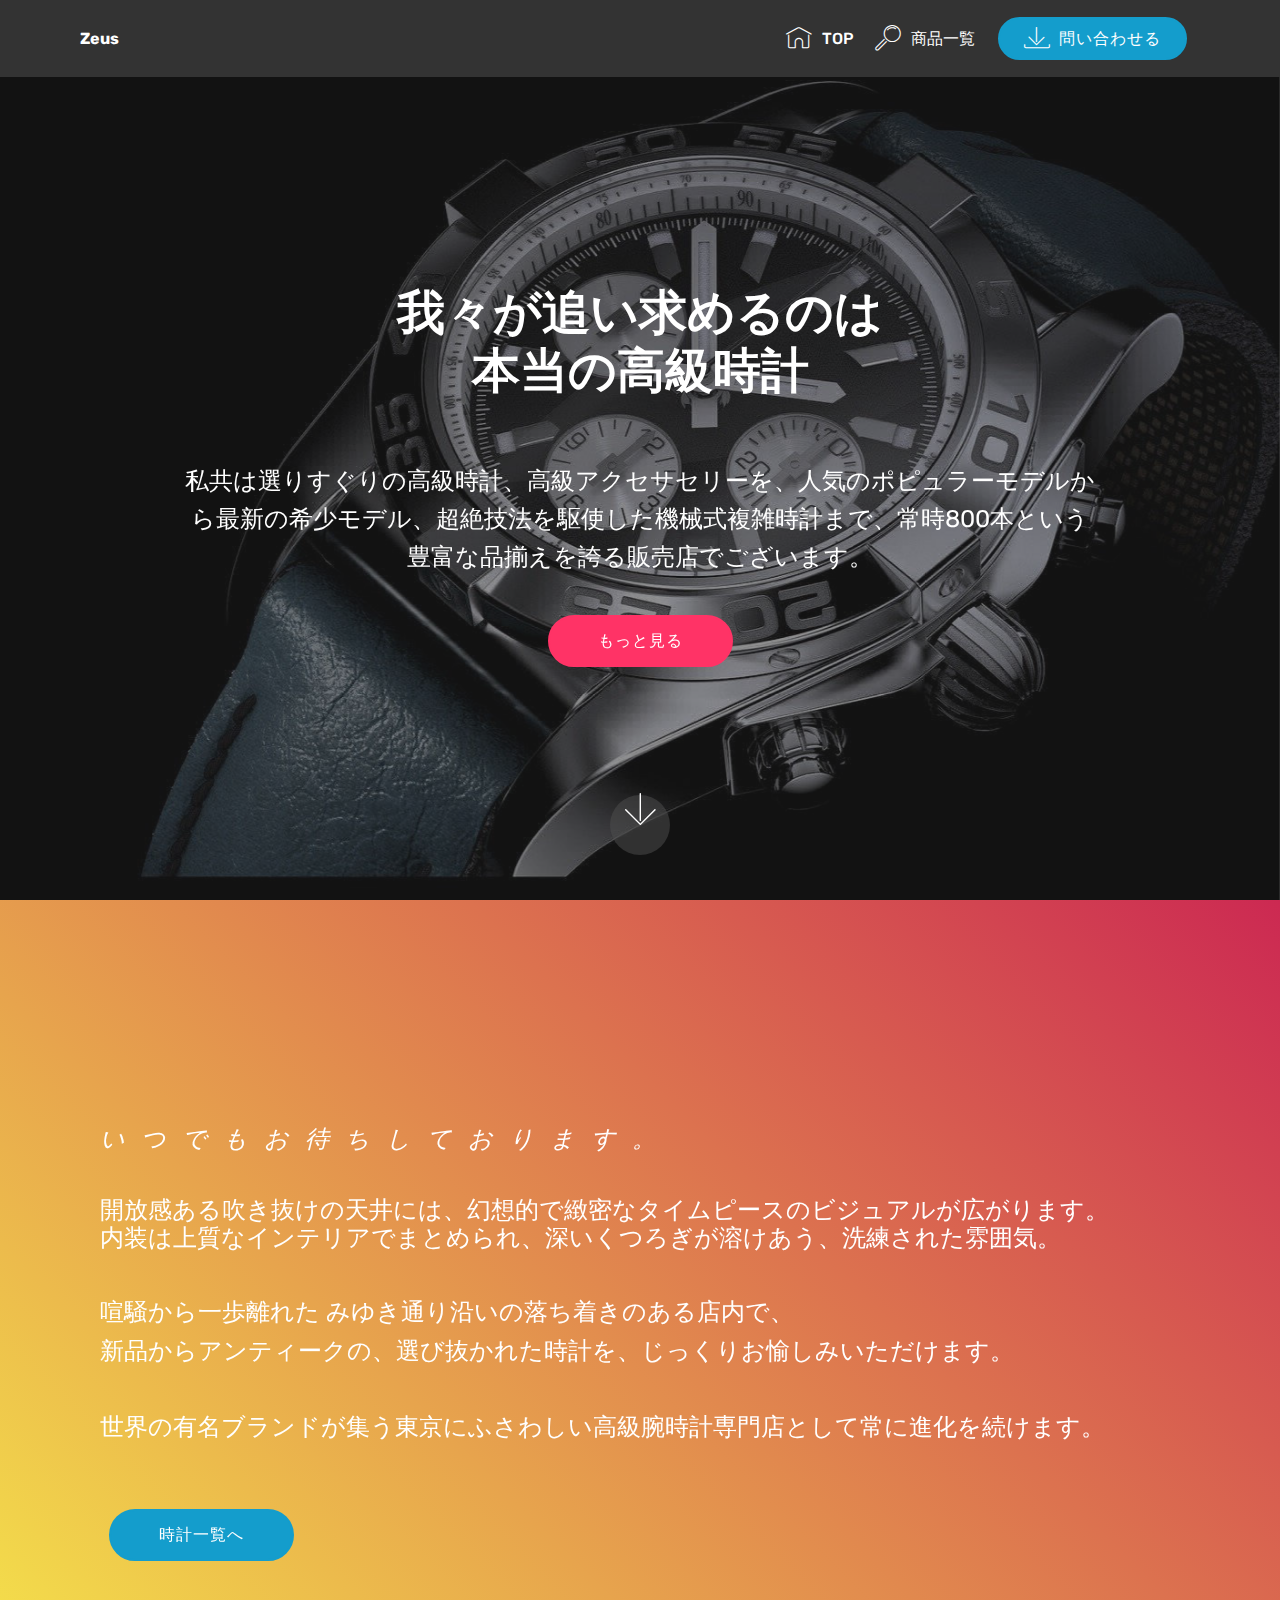
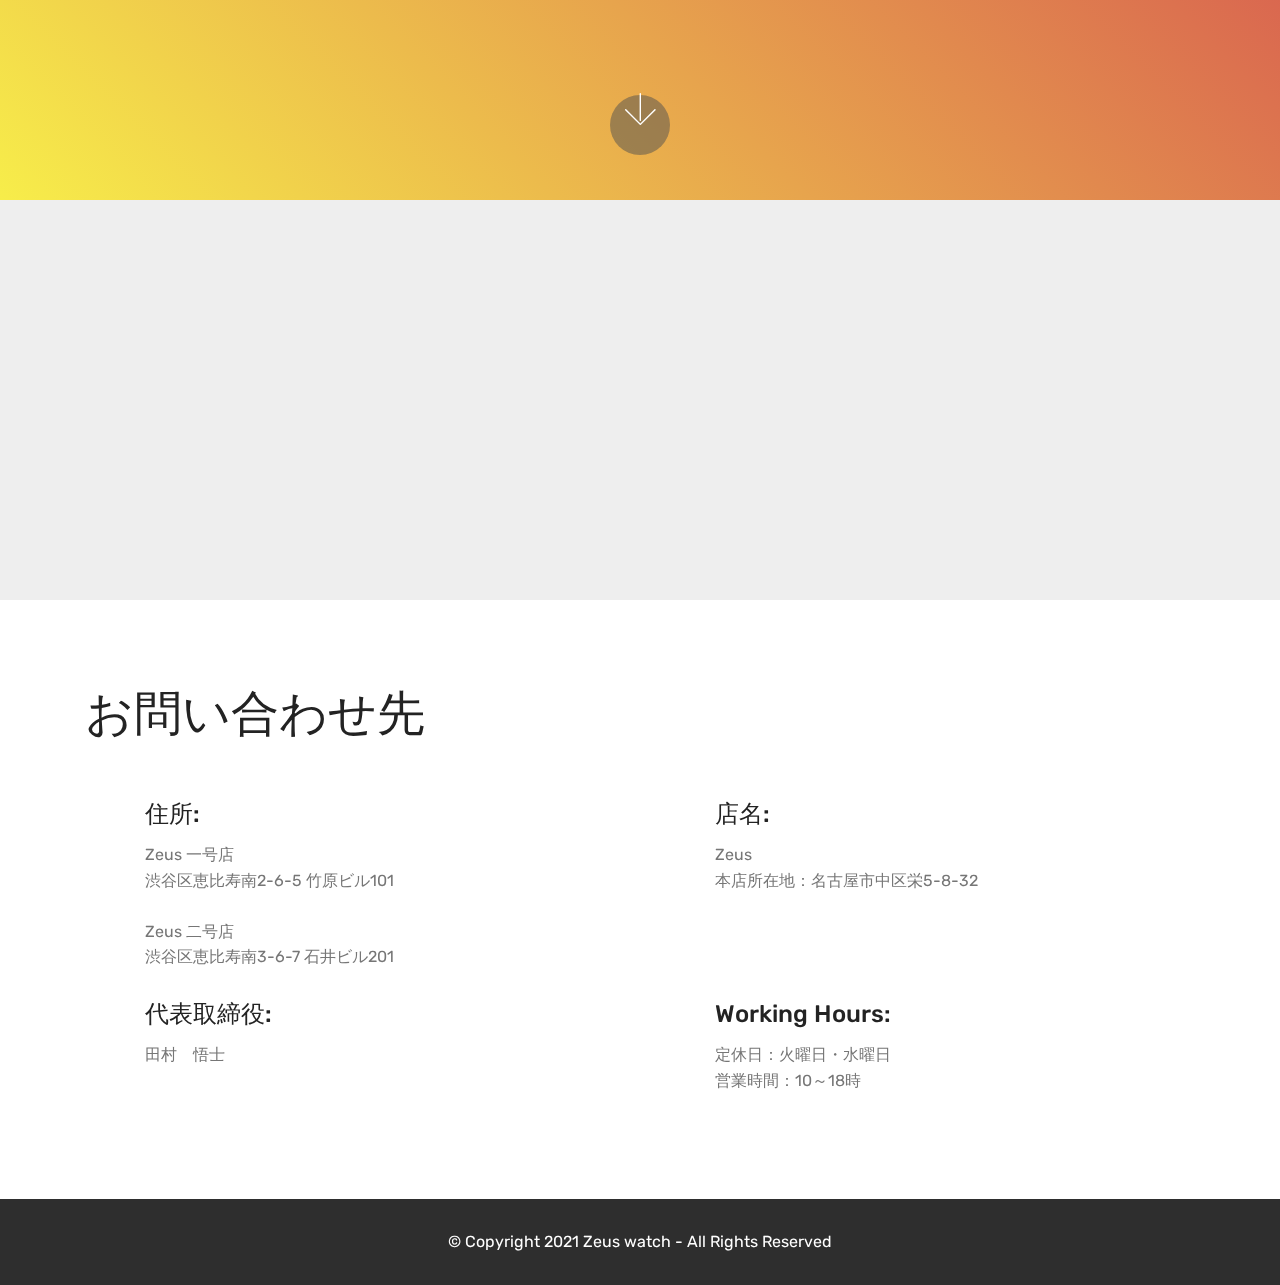
==== index.html @ acbd63bb "Add files via upload" ====
<!DOCTYPE html>
<html  >
<head>
  <!-- Site made with Mobirise Website Builder v4.11.4, https://mobirise.com -->
  <meta charset="UTF-8">
  <meta http-equiv="X-UA-Compatible" content="IE=edge">
  <meta name="generator" content="Mobirise v4.11.4, mobirise.com">
  <meta name="viewport" content="width=device-width, initial-scale=1, minimum-scale=1">
  <link rel="shortcut icon" href="assets/images/logo2.png" type="image/x-icon">
  <meta name="description" content="最新・人気モデルから、コンディションにこだわったお買い得なユーズド、
時代を超えて受け継がれるアンティークまで、独自のセレクションでラインナップ。お客様と運命の1本との出会いが、より思い出深いものとなるよう、
心をこめておもてなしさせていただきます。">
  
  <title>Zeus時計店</title>
  <link rel="stylesheet" href="assets/web/assets/mobirise-icons/mobirise-icons.css">
  <link rel="stylesheet" href="assets/bootstrap/css/bootstrap.min.css">
  <link rel="stylesheet" href="assets/bootstrap/css/bootstrap-grid.min.css">
  <link rel="stylesheet" href="assets/bootstrap/css/bootstrap-reboot.min.css">
  <link rel="stylesheet" href="assets/tether/tether.min.css">
  <link rel="stylesheet" href="assets/dropdown/css/style.css">
  <link rel="stylesheet" href="assets/theme/css/style.css">
  <link rel="preload" as="style" href="assets/mobirise/css/mbr-additional.css"><link rel="stylesheet" href="assets/mobirise/css/mbr-additional.css" type="text/css">
  
  
  
</head>
<body>
  <section class="menu cid-svKUVUWVmz" once="menu" id="menu1-0">

    

    <nav class="navbar navbar-expand beta-menu navbar-dropdown align-items-center navbar-fixed-top navbar-toggleable-sm">
        <button class="navbar-toggler navbar-toggler-right" type="button" data-toggle="collapse" data-target="#navbarSupportedContent" aria-controls="navbarSupportedContent" aria-expanded="false" aria-label="Toggle navigation">
            <div class="hamburger">
                <span></span>
                <span></span>
                <span></span>
                <span></span>
            </div>
        </button>
        <div class="menu-logo">
            <div class="navbar-brand">
                
                <span class="navbar-caption-wrap"><a class="navbar-caption text-white display-4" href="index.html#header2-1">Zeus</a></span>
            </div>
        </div>
        <div class="collapse navbar-collapse" id="navbarSupportedContent">
            <ul class="navbar-nav nav-dropdown" data-app-modern-menu="true"><li class="nav-item">
                    <a class="nav-link link text-white display-4" href="index.html#header2-1">
                        <span class="mbri-home mbr-iconfont mbr-iconfont-btn"></span>
                        TOP</a>
                </li>
                <li class="nav-item">
                    <a class="nav-link link text-white display-4" href="#top">
                        <span class="mbri-search mbr-iconfont mbr-iconfont-btn"></span>
                        商品一覧</a>
                </li></ul>
            <div class="navbar-buttons mbr-section-btn"><a class="btn btn-sm btn-primary display-4" href="index.html#contacts3-4">
                    <span class="mbri-save mbr-iconfont mbr-iconfont-btn "></span>
                    問い合わせる</a></div>
        </div>
    </nav>
</section>

<section class="engine"><a href="https://mobirise.info/m">site design templates</a></section><section class="cid-svKUW9btGO mbr-fullscreen mbr-parallax-background" id="header2-1">

    

    <div class="mbr-overlay" style="opacity: 0.5; background-color: rgb(35, 35, 35);"></div>

    <div class="container align-center">
        <div class="row justify-content-md-center">
            <div class="mbr-white col-md-10">
                <h1 class="mbr-section-title mbr-bold pb-3 mbr-fonts-style display-2"><br>我々が追い求めるのは<br>本当の高級時計</h1>
                
                <p class="mbr-text pb-3 mbr-fonts-style display-5"><br>私共は選りすぐりの高級時計、高級アクセサセリーを、人気のポピュラーモデルから最新の希少モデル、超絶技法を駆使した機械式複雑時計まで、常時800本という豊富な品揃えを誇る販売店でございます。</p>
                <div class="mbr-section-btn"><a class="btn btn-md btn-secondary display-4" href="index.html#header11-2">もっと見る</a></div>
            </div>
        </div>
    </div>
    <div class="mbr-arrow hidden-sm-down" aria-hidden="true">
        <a href="#next">
            <i class="mbri-down mbr-iconfont"></i>
        </a>
    </div>
</section>

<section class="header11 cid-svKVMorSfY mbr-fullscreen" id="header11-2">

    <!-- Block parameters controls (Blue "Gear" panel) -->
    
    <!-- End block parameters -->

    
    <div class="container align-left">
        <div class="media-container-column mbr-white col-md-12">
            <h3 class="mbr-section-subtitle py-3 mbr-fonts-style display-5">
                いつでもお待ちしております。</h3>
            <h1 class="mbr-section-title py-3 mbr-fonts-style display-5"><div><span style="color: inherit; font-size: 1.5rem; background-color: initial;">開放感ある吹き抜けの天井には、幻想的で緻密なタイムピースのビジュアルが広がります。</span><br></div><div>内装は上質なインテリアでまとめられ、深いくつろぎが溶けあう、洗練された雰囲気。</div></h1>
            <p class="mbr-text py-3 mbr-fonts-style display-5">喧騒から一歩離れた みゆき通り沿いの落ち着きのある店内で、<br>新品からアンティークの、選び抜かれた時計を、じっくりお愉しみいただけます。<br><br>世界の有名ブランドが集う東京にふさわしい高級腕時計専門店として常に進化を続けます。</p>
            <div class="mbr-section-btn py-4"><a class="btn btn-md btn-primary display-4" href="https://mobirise.co">時計一覧へ</a></div>
        </div>
    </div>

    <div class="mbr-arrow hidden-sm-down" aria-hidden="true">
        <a href="#next">
            <i class="mbri-down mbr-iconfont"></i>
        </a>
    </div>
</section>

<section class="map1 cid-svKWE43HzP" id="map1-3">

     

    <div class="google-map"><iframe frameborder="0" style="border:0" src="https://www.google.com/maps/embed/v1/place?key=AIzaSyCNveGQ9bfpKFwWzQLLftrR9hNiHwdqQG8&amp;q=place_id:ChIJt-iUZT-LGGARMksOm4oSuLk" allowfullscreen=""></iframe></div>
</section>

<section class="mbr-section contacts3 cid-svKWF6fV58" id="contacts3-4">
    <!---->
    
    <!---->
    <!--Overlay-->
    
    <!--Container-->
    <div class="container">
        <div class="row">
            <!--Titles-->
            <div class="title col-12">
                <h2 class="align-left mbr-fonts-style display-2">
                    お問い合わせ先</h2>
                
            </div>
            <div class="col-12">
                <div class="row">
                    <div class="col-12 col-md-6">
                        <div class="wrapper">
                            <span class="iconfont-wrapper">
                                <span class="amp-iconfont icon fa-thumbs-o-up fa"></span>
                            </span>
                            <div class="b-info b-adress">
                                <h5 class="align-left mbr-fonts-style display-5">
                                    住所:
                                </h5>
                                <p class="mbr-text align-left mbr-fonts-style display-7">Zeus 一号店<br>渋谷区恵比寿南2-6-5 竹原ビル101<br><br>Zeus 二号店<br>渋谷区恵比寿南3-6-7 石井ビル201<br></p>
                            </div>
                        </div>
                    </div>
                    <div class="col-12 col-md-6">
                        <div class="wrapper">
                            <span class="iconfont-wrapper">
                                <span class="amp-iconfont icon fa-phone fa"></span>
                            </span>
                            <div class="b-info b-phone">
                                <h5 class="align-left mbr-fonts-style display-5">
                                    店名:
                                </h5>
                                <p class="mbr-text align-left mbr-fonts-style display-7">
                                    Zeus<br>本店所在地：名古屋市中区栄5-8-32</p>
                            </div>
                        </div>
                    </div>
                    <div class="col-12 col-md-6">
                        <div class="wrapper">
                            <span class="iconfont-wrapper">
                                <span class="amp-iconfont icon fa-comment-o fa"></span>
                            </span>
                            <div class="b-info b-mail">
                                <h5 class="align-left mbr-fonts-style display-5">代表取締役:
                                </h5>
                                <p class="mbr-text align-left mbr-fonts-style display-7">
                                    田村　悟士
                                </p>
                            </div>
                        </div>
                    </div>
                    <div class="col-12 col-md-6">
                        <div class="wrapper">
                            <span class="iconfont-wrapper">
                                <span class="amp-iconfont icon fa-th-large fa"></span>
                            </span>
                            <div class="b-info b-mail">
                                <h5 class="align-left mbr-fonts-style display-5">
                                    Working Hours:
                                </h5>
                                <p class="mbr-text align-left mbr-fonts-style display-7">定休日：火曜日・水曜日<br>営業時間：10～18時</p>
                            </div>
                        </div>
                    </div>
                </div>
            </div>
        </div>
    </div>
</section>

<section once="footers" class="cid-svKWHQnQi2" id="footer6-5">

    

    

    <div class="container">
        <div class="media-container-row align-center mbr-white">
            <div class="col-12">
                <p class="mbr-text mb-0 mbr-fonts-style display-7">
                    © Copyright 2021 Zeus watch&nbsp;- All Rights Reserved
                </p>
            </div>
        </div>
    </div>
</section>


  <script src="assets/web/assets/jquery/jquery.min.js"></script>
  <script src="assets/popper/popper.min.js"></script>
  <script src="assets/bootstrap/js/bootstrap.min.js"></script>
  <script src="assets/tether/tether.min.js"></script>
  <script src="assets/smoothscroll/smooth-scroll.js"></script>
  <script src="assets/dropdown/js/nav-dropdown.js"></script>
  <script src="assets/dropdown/js/navbar-dropdown.js"></script>
  <script src="assets/touchswipe/jquery.touch-swipe.min.js"></script>
  <script src="assets/parallax/jarallax.min.js"></script>
  <script src="assets/theme/js/script.js"></script>
  
  
</body>
</html>
---- assets/web/assets/mobirise-icons/mobirise-icons.css ----
@font-face {
  font-family: 'MobiriseIcons';
  src:  url('mobirise-icons.eot?spat4u');
  src:  url('mobirise-icons.eot?spat4u#iefix') format('embedded-opentype'),
    url('mobirise-icons.ttf?spat4u') format('truetype'),
    url('mobirise-icons.woff?spat4u') format('woff'),
    url('mobirise-icons.svg?spat4u#MobiriseIcons') format('svg');
  font-weight: normal;
  font-style: normal;
  font-display: swap;
}

[class^="mbri-"], [class*=" mbri-"] {
  /* use !important to prevent issues with browser extensions that change fonts */
  font-family: MobiriseIcons !important;
  speak: none;
  font-style: normal;
  font-weight: normal;
  font-variant: normal;
  text-transform: none;
  line-height: 1;

  /* Better Font Rendering =========== */
  -webkit-font-smoothing: antialiased;
  -moz-osx-font-smoothing: grayscale;
}

.mbri-add-submenu:before {
  content: "\e900";
}
.mbri-alert:before {
  content: "\e901";
}
.mbri-align-center:before {
  content: "\e902";
}
.mbri-align-justify:before {
  content: "\e903";
}
.mbri-align-left:before {
  content: "\e904";
}
.mbri-align-right:before {
  content: "\e905";
}
.mbri-android:before {
  content: "\e906";
}
.mbri-apple:before {
  content: "\e907";
}
.mbri-arrow-down:before {
  content: "\e908";
}
.mbri-arrow-next:before {
  content: "\e909";
}
.mbri-arrow-prev:before {
  content: "\e90a";
}
.mbri-arrow-up:before {
  content: "\e90b";
}
.mbri-bold:before {
  content: "\e90c";
}
.mbri-bookmark:before {
  content: "\e90d";
}
.mbri-bootstrap:before {
  content: "\e90e";
}
.mbri-briefcase:before {
  content: "\e90f";
}
.mbri-browse:before {
  content: "\e910";
}
.mbri-bulleted-list:before {
  content: "\e911";
}
.mbri-calendar:before {
  content: "\e912";
}
.mbri-camera:before {
  content: "\e913";
}
.mbri-cart-add:before {
  content: "\e914";
}
.mbri-cart-full:before {
  content: "\e915";
}
.mbri-cash:before {
  content: "\e916";
}
.mbri-change-style:before {
  content: "\e917";
}
.mbri-chat:before {
  content: "\e918";
}
.mbri-clock:before {
  content: "\e919";
}
.mbri-close:before {
  content: "\e91a";
}
.mbri-cloud:before {
  content: "\e91b";
}
.mbri-code:before {
  content: "\e91c";
}
.mbri-contact-form:before {
  content: "\e91d";
}
.mbri-credit-card:before {
  content: "\e91e";
}
.mbri-cursor-click:before {
  content: "\e91f";
}
.mbri-cust-feedback:before {
  content: "\e920";
}
.mbri-database:before {
  content: "\e921";
}
.mbri-delivery:before {
  content: "\e922";
}
.mbri-desktop:before {
  content: "\e923";
}
.mbri-devices:before {
  content: "\e924";
}
.mbri-down:before {
  content: "\e925";
}
.mbri-download:before {
  content: "\e989";
}
.mbri-drag-n-drop:before {
  content: "\e927";
}
.mbri-drag-n-drop2:before {
  content: "\e928";
}
.mbri-edit:before {
  content: "\e929";
}
.mbri-edit2:before {
  content: "\e92a";
}
.mbri-error:before {
  content: "\e92b";
}
.mbri-extension:before {
  content: "\e92c";
}
.mbri-features:before {
  content: "\e92d";
}
.mbri-file:before {
  content: "\e92e";
}
.mbri-flag:before {
  content: "\e92f";
}
.mbri-folder:before {
  content: "\e930";
}
.mbri-gift:before {
  content: "\e931";
}
.mbri-github:before {
  content: "\e932";
}
.mbri-globe:before {
  content: "\e933";
}
.mbri-globe-2:before {
  content: "\e934";
}
.mbri-growing-chart:before {
  content: "\e935";
}
.mbri-hearth:before {
  content: "\e936";
}
.mbri-help:before {
  content: "\e937";
}
.mbri-home:before {
  content: "\e938";
}
.mbri-hot-cup:before {
  content: "\e939";
}
.mbri-idea:before {
  content: "\e93a";
}
.mbri-image-gallery:before {
  content: "\e93b";
}
.mbri-image-slider:before {
  content: "\e93c";
}
.mbri-info:before {
  content: "\e93d";
}
.mbri-italic:before {
  content: "\e93e";
}
.mbri-key:before {
  content: "\e93f";
}
.mbri-laptop:before {
  content: "\e940";
}
.mbri-layers:before {
  content: "\e941";
}
.mbri-left-right:before {
  content: "\e942";
}
.mbri-left:before {
  content: "\e943";
}
.mbri-letter:before {
  content: "\e944";
}
.mbri-like:before {
  content: "\e945";
}
.mbri-link:before {
  content: "\e946";
}
.mbri-lock:before {
  content: "\e947";
}
.mbri-login:before {
  content: "\e948";
}
.mbri-logout:before {
  content: "\e949";
}
.mbri-magic-stick:before {
  content: "\e94a";
}
.mbri-map-pin:before {
  content: "\e94b";
}
.mbri-menu:before {
  content: "\e94c";
}
.mbri-mobile:before {
  content: "\e94d";
}
.mbri-mobile2:before {
  content: "\e94e";
}
.mbri-mobirise:before {
  content: "\e94f";
}
.mbri-more-horizontal:before {
  content: "\e950";
}
.mbri-more-vertical:before {
  content: "\e951";
}
.mbri-music:before {
  content: "\e952";
}
.mbri-new-file:before {
  content: "\e953";
}
.mbri-numbered-list:before {
  content: "\e954";
}
.mbri-opened-folder:before {
  content: "\e955";
}
.mbri-pages:before {
  content: "\e956";
}
.mbri-paper-plane:before {
  content: "\e957";
}
.mbri-paperclip:before {
  content: "\e958";
}
.mbri-photo:before {
  content: "\e959";
}
.mbri-photos:before {
  content: "\e95a";
}
.mbri-pin:before {
  content: "\e95b";
}
.mbri-play:before {
  content: "\e95c";
}
.mbri-plus:before {
  content: "\e95d";
}
.mbri-preview:before {
  content: "\e95e";
}
.mbri-print:before {
  content: "\e95f";
}
.mbri-protect:before {
  content: "\e960";
}
.mbri-question:before {
  content: "\e961";
}
.mbri-quote-left:before {
  content: "\e962";
}
.mbri-quote-right:before {
  content: "\e963";
}
.mbri-refresh:before {
  content: "\e964";
}
.mbri-responsive:before {
  content: "\e965";
}
.mbri-right:before {
  content: "\e966";
}
.mbri-rocket:before {
  content: "\e967";
}
.mbri-sad-face:before {
  content: "\e968";
}
.mbri-sale:before {
  content: "\e969";
}
.mbri-save:before {
  content: "\e96a";
}
.mbri-search:before {
  content: "\e96b";
}
.mbri-setting:before {
  content: "\e96c";
}
.mbri-setting2:before {
  content: "\e96d";
}
.mbri-setting3:before {
  content: "\e96e";
}
.mbri-share:before {
  content: "\e96f";
}
.mbri-shopping-bag:before {
  content: "\e970";
}
.mbri-shopping-basket:before {
  content: "\e971";
}
.mbri-shopping-cart:before {
  content: "\e972";
}
.mbri-sites:before {
  content: "\e973";
}
.mbri-smile-face:before {
  content: "\e974";
}
.mbri-speed:before {
  content: "\e975";
}
.mbri-star:before {
  content: "\e976";
}
.mbri-success:before {
  content: "\e977";
}
.mbri-sun:before {
  content: "\e978";
}
.mbri-sun2:before {
  content: "\e979";
}
.mbri-tablet:before {
  content: "\e97a";
}
.mbri-tablet-vertical:before {
  content: "\e97b";
}
.mbri-target:before {
  content: "\e97c";
}
.mbri-timer:before {
  content: "\e97d";
}
.mbri-to-ftp:before {
  content: "\e97e";
}
.mbri-to-local-drive:before {
  content: "\e97f";
}
.mbri-touch-swipe:before {
  content: "\e980";
}
.mbri-touch:before {
  content: "\e981";
}
.mbri-trash:before {
  content: "\e982";
}
.mbri-underline:before {
  content: "\e983";
}
.mbri-unlink:before {
  content: "\e984";
}
.mbri-unlock:before {
  content: "\e985";
}
.mbri-up-down:before {
  content: "\e986";
}
.mbri-up:before {
  content: "\e987";
}
.mbri-update:before {
  content: "\e988";
}
.mbri-upload:before {
 content: "\e926"; 
}
.mbri-user:before {
  content: "\e98a";
}
.mbri-user2:before {
  content: "\e98b";
}
.mbri-users:before {
  content: "\e98c";
}
.mbri-video:before {
  content: "\e98d";
}
.mbri-video-play:before {
  content: "\e98e";
}
.mbri-watch:before {
  content: "\e98f";
}
.mbri-website-theme:before {
  content: "\e990";
}
.mbri-wifi:before {
  content: "\e991";
}
.mbri-windows:before {
  content: "\e992";
}
.mbri-zoom-out:before {
  content: "\e993";
}
.mbri-redo:before {
  content: "\e994";
}
.mbri-undo:before {
  content: "\e995";
}
---- assets/dropdown/css/style.css ----
.navbar-dropdown {
  left: 0;
  padding: 0;
  position: absolute;
  right: 0;
  top: 0;
  transition: all 0.45s ease;
  z-index: 1030;
  background: #282828; }
  .navbar-dropdown .navbar-logo {
    margin-right: 0.8rem;
    transition: margin 0.3s ease-in-out;
    vertical-align: middle; }
    .navbar-dropdown .navbar-logo img {
      height: 3.125rem;
      transition: all 0.3s ease-in-out; }
    .navbar-dropdown .navbar-logo.mbr-iconfont {
      font-size: 3.125rem;
      line-height: 3.125rem; }
  .navbar-dropdown .navbar-caption {
    font-weight: 700;
    white-space: normal;
    vertical-align: -4px;
    line-height: 3.125rem !important; }
    .navbar-dropdown .navbar-caption, .navbar-dropdown .navbar-caption:hover {
      color: inherit;
      text-decoration: none; }
  .navbar-dropdown .mbr-iconfont + .navbar-caption {
    vertical-align: -1px; }
  .navbar-dropdown.navbar-fixed-top {
    position: fixed; }
  .navbar-dropdown .navbar-brand span {
    vertical-align: -4px; }
  .navbar-dropdown.bg-color.transparent {
    background: none; }
  .navbar-dropdown.navbar-short .navbar-brand {
    padding: 0.625rem 0; }
    .navbar-dropdown.navbar-short .navbar-brand span {
      vertical-align: -1px; }
  .navbar-dropdown.navbar-short .navbar-caption {
    line-height: 2.375rem !important;
    vertical-align: -2px; }
  .navbar-dropdown.navbar-short .navbar-logo {
    margin-right: 0.5rem; }
    .navbar-dropdown.navbar-short .navbar-logo img {
      height: 2.375rem; }
    .navbar-dropdown.navbar-short .navbar-logo.mbr-iconfont {
      font-size: 2.375rem;
      line-height: 2.375rem; }
  .navbar-dropdown.navbar-short .mbr-table-cell {
    height: 3.625rem; }
  .navbar-dropdown .navbar-close {
    left: 0.6875rem;
    position: fixed;
    top: 0.75rem;
    z-index: 1000; }
  .navbar-dropdown .hamburger-icon {
    content: "";
    display: inline-block;
    vertical-align: middle;
    width: 16px;
    -webkit-box-shadow: 0 -6px 0 1px #282828,0 0 0 1px #282828,0 6px 0 1px #282828;
    -moz-box-shadow: 0 -6px 0 1px #282828,0 0 0 1px #282828,0 6px 0 1px #282828;
    box-shadow: 0 -6px 0 1px #282828,0 0 0 1px #282828,0 6px 0 1px #282828; }

.dropdown-menu .dropdown-toggle[data-toggle="dropdown-submenu"]::after {
  border-bottom: 0.35em solid transparent;
  border-left: 0.35em solid;
  border-right: 0;
  border-top: 0.35em solid transparent;
  margin-left: 0.3rem; }

.dropdown-menu .dropdown-item:focus {
  outline: 0; }

.nav-dropdown {
  font-size: 0.75rem;
  font-weight: 500;
  height: auto !important; }
  .nav-dropdown .nav-btn {
    padding-left: 1rem; }
  .nav-dropdown .link {
    margin: .667em 1.667em;
    font-weight: 500;
    padding: 0;
    transition: color .2s ease-in-out; }
    .nav-dropdown .link.dropdown-toggle {
      margin-right: 2.583em; }
      .nav-dropdown .link.dropdown-toggle::after {
        margin-left: .25rem;
        border-top: 0.35em solid;
        border-right: 0.35em solid transparent;
        border-left: 0.35em solid transparent;
        border-bottom: 0; }
      .nav-dropdown .link.dropdown-toggle[aria-expanded="true"] {
        margin: 0;
        padding: 0.667em 3.263em  0.667em 1.667em; }
  .nav-dropdown .link::after,
  .nav-dropdown .dropdown-item::after {
    color: inherit; }
  .nav-dropdown .btn {
    font-size: 0.75rem;
    font-weight: 700;
    letter-spacing: 0;
    margin-bottom: 0;
    padding-left: 1.25rem;
    padding-right: 1.25rem; }
  .nav-dropdown .dropdown-menu {
    border-radius: 0;
    border: 0;
    left: 0;
    margin: 0;
    padding-bottom: 1.25rem;
    padding-top: 1.25rem;
    position: relative; }
  .nav-dropdown .dropdown-submenu {
    margin-left: 0.125rem;
    top: 0; }
  .nav-dropdown .dropdown-item {
    font-weight: 500;
    line-height: 2;
    padding: 0.3846em 4.615em 0.3846em 1.5385em;
    position: relative;
    transition: color .2s ease-in-out, background-color .2s ease-in-out; }
    .nav-dropdown .dropdown-item::after {
      margin-top: -0.3077em;
      position: absolute;
      right: 1.1538em;
      top: 50%; }
    .nav-dropdown .dropdown-item:focus, .nav-dropdown .dropdown-item:hover {
      background: none; }

@media (max-width: 767px) {
  .nav-dropdown.navbar-toggleable-sm {
    bottom: 0;
    display: none;
    left: 0;
    overflow-x: hidden;
    position: fixed;
    top: 0;
    transform: translateX(-100%);
    -ms-transform: translateX(-100%);
    -webkit-transform: translateX(-100%);
    width: 18.75rem;
    z-index: 999; } }
.nav-dropdown.navbar-toggleable-xl {
  bottom: 0;
  display: none;
  left: 0;
  overflow-x: hidden;
  position: fixed;
  top: 0;
  transform: translateX(-100%);
  -ms-transform: translateX(-100%);
  -webkit-transform: translateX(-100%);
  width: 18.75rem;
  z-index: 999; }

.nav-dropdown-sm {
  display: block !important;
  overflow-x: hidden;
  overflow: auto;
  padding-top: 3.875rem; }
  .nav-dropdown-sm::after {
    content: "";
    display: block;
    height: 3rem;
    width: 100%; }
  .nav-dropdown-sm.collapse.in ~ .navbar-close {
    display: block !important; }
  .nav-dropdown-sm.collapsing, .nav-dropdown-sm.collapse.in {
    transform: translateX(0);
    -ms-transform: translateX(0);
    -webkit-transform: translateX(0);
    transition: all 0.25s ease-out;
    -webkit-transition: all 0.25s ease-out;
    background: #282828; }
  .nav-dropdown-sm.collapsing[aria-expanded="false"] {
    transform: translateX(-100%);
    -ms-transform: translateX(-100%);
    -webkit-transform: translateX(-100%); }
  .nav-dropdown-sm .nav-item {
    display: block;
    margin-left: 0 !important;
    padding-left: 0; }
  .nav-dropdown-sm .link,
  .nav-dropdown-sm .dropdown-item {
    border-top: 1px dotted rgba(255, 255, 255, 0.1);
    font-size: 0.8125rem;
    line-height: 1.6;
    margin: 0 !important;
    padding: 0.875rem 2.4rem 0.875rem 1.5625rem !important;
    position: relative;
    white-space: normal; }
    .nav-dropdown-sm .link:focus, .nav-dropdown-sm .link:hover,
    .nav-dropdown-sm .dropdown-item:focus,
    .nav-dropdown-sm .dropdown-item:hover {
      background: rgba(0, 0, 0, 0.2) !important;
      color: #c0a375; }
  .nav-dropdown-sm .nav-btn {
    position: relative;
    padding: 1.5625rem 1.5625rem 0 1.5625rem; }
    .nav-dropdown-sm .nav-btn::before {
      border-top: 1px dotted rgba(255, 255, 255, 0.1);
      content: "";
      left: 0;
      position: absolute;
      top: 0;
      width: 100%; }
    .nav-dropdown-sm .nav-btn + .nav-btn {
      padding-top: 0.625rem; }
      .nav-dropdown-sm .nav-btn + .nav-btn::before {
        display: none; }
  .nav-dropdown-sm .btn {
    padding: 0.625rem 0; }
  .nav-dropdown-sm .dropdown-toggle[data-toggle="dropdown-submenu"]::after {
    margin-left: .25rem;
    border-top: 0.35em solid;
    border-right: 0.35em solid transparent;
    border-left: 0.35em solid transparent;
    border-bottom: 0; }
  .nav-dropdown-sm .dropdown-toggle[data-toggle="dropdown-submenu"][aria-expanded="true"]::after {
    border-top: 0;
    border-right: 0.35em solid transparent;
    border-left: 0.35em solid transparent;
    border-bottom: 0.35em solid; }
  .nav-dropdown-sm .dropdown-menu {
    margin: 0;
    padding: 0;
    position: relative;
    top: 0;
    left: 0;
    width: 100%;
    border: 0;
    float: none;
    border-radius: 0;
    background: none; }
  .nav-dropdown-sm .dropdown-submenu {
    left: 100%;
    margin-left: 0.125rem;
    margin-top: -1.25rem;
    top: 0; }

.navbar-toggleable-sm .nav-dropdown .dropdown-menu {
  position: absolute; }

.navbar-toggleable-sm .nav-dropdown .dropdown-submenu {
  left: 100%;
  margin-left: 0.125rem;
  margin-top: -1.25rem;
  top: 0; }

.navbar-toggleable-sm.opened .nav-dropdown .dropdown-menu {
  position: relative; }

.navbar-toggleable-sm.opened .nav-dropdown .dropdown-submenu {
  left: 0;
  margin-left: 00rem;
  margin-top: 0rem;
  top: 0; }

.is-builder .nav-dropdown.collapsing {
  transition: none !important; }

/*# sourceMappingURL=style.css.map */
---- assets/theme/css/style.css ----
/*!
 * Mobirise v4 theme (https://mobirise.com/)
 * Copyright 2017 Mobirise
 */
section {
  background-color: #eeeeee; }

body {
  font-style: normal;
  line-height: 1.5; }

section,
.container,
.container-fluid {
  position: relative;
  word-wrap: break-word; }

a.mbr-iconfont:hover {
  text-decoration: none; }

.article .lead p,
.article .lead ul,
.article .lead ol,
.article .lead pre,
.article .lead blockquote {
  margin-bottom: 0; }

ul,
ol,
pre,
blockquote {
  margin-bottom: 2.3125rem; }

pre {
  background: #f4f4f4;
  padding: 10px 24px;
  white-space: pre-wrap; }

.inactive {
  -webkit-user-select: none;
  -moz-user-select: none;
  -ms-user-select: none;
  user-select: none;
  pointer-events: none;
  -webkit-user-drag: none;
  user-drag: none; }

.mbr-section__comments .row {
  justify-content: center;
  -webkit-justify-content: center; }

a {
  font-style: normal;
  font-weight: 400;
  cursor: pointer; }
  a, a:hover {
    text-decoration: none; }

figure {
  margin-bottom: 0; }

body {
  color: #232323; }

h1,
h2,
h3,
h4,
h5,
h6,
.h1,
.h2,
.h3,
.h4,
.h5,
.h6,
.display-1,
.display-2,
.display-3,
.display-4 {
  line-height: 1;
  word-break: break-word;
  word-wrap: break-word; }

.mbr-section-title {
  font-style: normal;
  line-height: 1.2; }

.mbr-section-subtitle {
  line-height: 1.3; }

.mbr-text {
  font-style: normal;
  line-height: 1.6; }

b,
strong {
  font-weight: bold; }

blockquote {
  padding: 10px 0 10px 20px;
  position: relative;
  border-left: 2px solid;
  border-color: #ff3366; }

input:-webkit-autofill, input:-webkit-autofill:hover, input:-webkit-autofill:focus, input:-webkit-autofill:active {
  transition-delay: 9999s;
  transition-property: background-color, color; }

textarea[type='hidden'] {
  display: none; }

body {
  position: relative; }

section {
  background-position: 50% 50%;
  background-repeat: no-repeat;
  background-size: cover; }
  section .mbr-background-video,
  section .mbr-background-video-preview {
    position: absolute;
    bottom: 0;
    left: 0;
    right: 0;
    top: 0; }

.hidden {
  visibility: hidden; }

.mbr-z-index20 {
  z-index: 20; }

/*! Base colors */
.mbr-white {
  color: #ffffff; }

.mbr-black {
  color: #000000; }

.mbr-bg-white {
  background-color: #ffffff; }

.mbr-bg-black {
  background-color: #000000; }

/*! Text-aligns */
.align-left {
  text-align: left; }

.align-center {
  text-align: center; }

.align-right {
  text-align: right; }

@media (max-width: 767px) {
  .align-left,
  .align-center,
  .align-right,
  .mbr-section-btn,
  .mbr-section-title {
    text-align: center; } }
/*! Font-weight  */
.mbr-light {
  font-weight: 300; }

.mbr-regular {
  font-weight: 400; }

.mbr-semibold {
  font-weight: 500; }

.mbr-bold {
  font-weight: 700; }

/*! Media  */
.media-size-item {
  -webkit-flex: 1 1 auto;
  -moz-flex: 1 1 auto;
  -ms-flex: 1 1 auto;
  -o-flex: 1 1 auto;
  flex: 1 1 auto; }

.media-content {
  -webkit-flex-basis: 100%;
  flex-basis: 100%; }

.media-container-row {
  display: -ms-flexbox;
  display: -webkit-flex;
  display: flex;
  -webkit-flex-direction: row;
  -ms-flex-direction: row;
  flex-direction: row;
  -webkit-flex-wrap: wrap;
  -ms-flex-wrap: wrap;
  flex-wrap: wrap;
  -webkit-justify-content: center;
  -ms-flex-pack: center;
  justify-content: center;
  -webkit-align-content: center;
  -ms-flex-line-pack: center;
  align-content: center;
  -webkit-align-items: start;
  -ms-flex-align: start;
  align-items: start; }
  .media-container-row .media-size-item {
    width: 400px; }

.media-container-column {
  display: -ms-flexbox;
  display: -webkit-flex;
  display: flex;
  -webkit-flex-direction: column;
  -ms-flex-direction: column;
  flex-direction: column;
  -webkit-flex-wrap: wrap;
  -ms-flex-wrap: wrap;
  flex-wrap: wrap;
  -webkit-justify-content: center;
  -ms-flex-pack: center;
  justify-content: center;
  -webkit-align-content: center;
  -ms-flex-line-pack: center;
  align-content: center;
  -webkit-align-items: stretch;
  -ms-flex-align: stretch;
  align-items: stretch; }
  .media-container-column > * {
    width: 100%; }

@media (min-width: 992px) {
  .media-container-row {
    -webkit-flex-wrap: nowrap;
    -ms-flex-wrap: nowrap;
    flex-wrap: nowrap; } }
figure {
  overflow: hidden; }

figure[mbr-media-size] {
  transition: width 0.1s; }

.mbr-figure img,
.mbr-figure iframe {
  display: block;
  width: 100%; }

.card {
  background-color: transparent;
  border: none; }

.card-box {
  width: 100%; }

.card-img {
  text-align: center;
  flex-shrink: 0;
  -webkit-flex-shrink: 0; }

.media {
  max-width: 100%;
  margin: 0 auto; }

.mbr-figure {
  -ms-flex-item-align: center;
  -ms-grid-row-align: center;
  -webkit-align-self: center;
  align-self: center; }

.media-container > div {
  max-width: 100%; }

.mbr-figure img,
.card-img img {
  width: 100%; }

@media (max-width: 991px) {
  .media-size-item {
    width: auto !important; }

  .media {
    width: auto; }

  .mbr-figure {
    width: 100% !important; } }
/*! Buttons */
.btn {
  font-weight: 500;
  border-width: 2px;
  font-style: normal;
  letter-spacing: 1px;
  margin: .4rem .8rem;
  white-space: normal;
  -webkit-transition: all .3s ease-in-out;
  -moz-transition: all .3s ease-in-out;
  transition: all .3s ease-in-out;
  display: inline-flex;
  align-items: center;
  justify-content: center;
  word-break: break-word;
  -webkit-align-items: center;
  -webkit-justify-content: center;
  display: -webkit-inline-flex; }

.btn-sm {
  font-weight: 500;
  letter-spacing: 1px;
  -webkit-transition: all .3s ease-in-out;
  -moz-transition: all .3s ease-in-out;
  transition: all .3s ease-in-out; }

.btn-md {
  font-weight: 500;
  letter-spacing: 1px;
  margin: .4rem .8rem !important;
  -webkit-transition: all .3s ease-in-out;
  -moz-transition: all .3s ease-in-out;
  transition: all .3s ease-in-out; }

.btn-lg {
  font-weight: 500;
  letter-spacing: 1px;
  margin: .4rem .8rem !important;
  -webkit-transition: all .3s ease-in-out;
  -moz-transition: all .3s ease-in-out;
  transition: all .3s ease-in-out; }

.mbr-section-btn {
  margin-left: -0.25rem;
  margin-right: -0.25rem;
  font-size: 0; }

nav .mbr-section-btn {
  margin-left: 0rem;
  margin-right: 0rem; }

.btn-form {
  border-radius: 0; }
  .btn-form:hover {
    cursor: pointer; }

/*! Btn icon margin */
.btn .mbr-iconfont,
.btn.btn-sm .mbr-iconfont {
  cursor: pointer;
  margin-right: 0.5rem; }

.btn.btn-md .mbr-iconfont,
.btn.btn-md .mbr-iconfont {
  margin-right: 0.8rem; }

.mbr-regular {
  font-weight: 400; }

.mbr-semibold {
  font-weight: 500; }

.mbr-bold {
  font-weight: 700; }

[type='submit'] {
  -webkit-appearance: none; }

/*! Full-screen */
.mbr-fullscreen .mbr-overlay {
  min-height: 100vh; }

.mbr-fullscreen {
  display: flex;
  display: -webkit-flex;
  display: -moz-flex;
  display: -ms-flex;
  display: -o-flex;
  align-items: center;
  -webkit-align-items: center;
  min-height: 100vh;
  padding-top: 3rem;
  padding-bottom: 3rem; }

/*! Map */
.map {
  height: 25rem;
  position: relative; }
  .map iframe {
    width: 100%;
    height: 100%; }

.mbr-overlay {
  background-color: #000;
  bottom: 0;
  left: 0;
  opacity: .5;
  position: absolute;
  right: 0;
  top: 0;
  z-index: 0;
  pointer-events: none; }

/* Form */
blockquote {
  font-style: italic;
  padding: 10px 0 10px 20px;
  font-size: 1.09rem;
  position: relative;
  border-width: 3px; }

.form-control {
  background-color: #f5f5f5;
  box-shadow: none;
  color: #565656;
  line-height: 1.43;
  min-height: 3.5em;
  padding: 1.07em .5em; }
  .form-control, .form-control:focus {
    border: 1px solid #e8e8e8; }
  .form-active .form-control:invalid {
    border-color: red; }

.form-control-label {
  position: relative;
  cursor: pointer;
  margin-bottom: .357em;
  padding: 0; }

.alert {
  color: #ffffff;
  border-radius: 0;
  border: 0;
  font-size: .875rem;
  line-height: 1.5;
  margin-bottom: 1.875rem;
  padding: 1.25rem;
  position: relative; }
  .alert.alert-form::after {
    background-color: inherit;
    bottom: -7px;
    content: "";
    display: block;
    height: 14px;
    left: 50%;
    margin-left: -7px;
    position: absolute;
    transform: rotate(45deg);
    width: 14px;
    -webkit-transform: rotate(45deg); }

.form-asterisk {
  font-family: initial;
  position: absolute;
  top: -2px;
  font-weight: normal; }

/*! Scroll to top arrow */
#scrollToTop a i:before {
  content: '';
  position: absolute;
  height: 40%;
  top: 25%;
  background: #fff;
  width: 2px;
  left: calc(50% - 1px); }
#scrollToTop a i:after {
  content: '';
  position: absolute;
  display: block;
  border-top: 2px solid #fff;
  border-right: 2px solid #fff;
  width: 40%;
  height: 40%;
  left: 30%;
  bottom: 30%;
  transform: rotate(135deg);
  -webkit-transform: rotate(135deg); }

.mbr-arrow-up {
  bottom: 25px;
  right: 90px;
  position: fixed;
  text-align: right;
  z-index: 5000;
  color: #ffffff;
  font-size: 32px;
  transform: rotate(180deg);
  -webkit-transform: rotate(180deg); }

.mbr-arrow-up a {
  background: rgba(0, 0, 0, 0.2);
  border-radius: 3px;
  color: #fff;
  display: inline-block;
  height: 60px;
  width: 60px;
  outline-style: none !important;
  position: relative;
  text-decoration: none;
  transition: all 0.3s ease-in-out;
  cursor: pointer;
  text-align: center; }
  .mbr-arrow-up a:hover {
    background-color: rgba(0, 0, 0, 0.4); }
  .mbr-arrow-up a i {
    line-height: 60px; }

.mbr-arrow-up-icon {
  display: block;
  color: #fff; }

.mbr-arrow-up-icon::before {
  content: '\203a';
  display: inline-block;
  font-family: serif;
  font-size: 32px;
  line-height: 1;
  font-style: normal;
  position: relative;
  top: 6px;
  left: -4px;
  -webkit-transform: rotate(-90deg);
  transform: rotate(-90deg); }

/*! Arrow Down */
.mbr-arrow {
  position: absolute;
  bottom: 45px;
  left: 50%;
  width: 60px;
  height: 60px;
  cursor: pointer;
  background-color: rgba(80, 80, 80, 0.5);
  border-radius: 50%;
  -webkit-transform: translateX(-50%);
  transform: translateX(-50%); }
  .mbr-arrow > a {
    display: inline-block;
    text-decoration: none;
    outline-style: none;
    -webkit-animation: arrowdown 1.7s ease-in-out infinite;
    animation: arrowdown 1.7s ease-in-out infinite; }
    .mbr-arrow > a > i {
      position: absolute;
      top: -2px;
      left: 15px;
      font-size: 2rem; }

@keyframes arrowdown {
  0% {
    transform: translateY(0px);
    -webkit-transform: translateY(0px); }
  50% {
    transform: translateY(-5px);
    -webkit-transform: translateY(-5px); }
  100% {
    transform: translateY(0px);
    -webkit-transform: translateY(0px); } }
@-webkit-keyframes arrowdown {
  0% {
    transform: translateY(0px);
    -webkit-transform: translateY(0px); }
  50% {
    transform: translateY(-5px);
    -webkit-transform: translateY(-5px); }
  100% {
    transform: translateY(0px);
    -webkit-transform: translateY(0px); } }
@media (max-width: 500px) {
  .mbr-arrow-up {
    left: 50%;
    right: auto;
    transform: translateX(-50%) rotate(180deg);
    -webkit-transform: translateX(-50%) rotate(180deg); } }
/*Gradients animation*/
@keyframes gradient-animation {
  from {
    background-position: 0% 100%;
    animation-timing-function: ease-in-out; }
  to {
    background-position: 100% 0%;
    animation-timing-function: ease-in-out; } }
@-webkit-keyframes gradient-animation {
  from {
    background-position: 0% 100%;
    animation-timing-function: ease-in-out; }
  to {
    background-position: 100% 0%;
    animation-timing-function: ease-in-out; } }
.bg-gradient {
  background-size: 200% 200%;
  animation: gradient-animation 5s infinite alternate;
  -webkit-animation: gradient-animation 5s infinite alternate; }

.menu .navbar-brand {
  display: -webkit-flex; }
  .menu .navbar-brand span {
    display: flex;
    display: -webkit-flex; }
  .menu .navbar-brand .navbar-caption-wrap {
    display: -webkit-flex; }
  .menu .navbar-brand .navbar-logo img {
    display: -webkit-flex; }
@media (min-width: 768px) and (max-width: 1023px) {
  .menu .navbar-toggleable-sm .navbar-nav {
    display: -webkit-box;
    display: -webkit-flex;
    display: -ms-flexbox; } }
@media (max-width: 1023px) {
  .menu .navbar-collapse {
    max-height: 93.5vh; }
    .menu .navbar-collapse.show {
      overflow: auto; } }
@media (min-width: 1024px) {
  .menu .navbar-nav.nav-dropdown {
    display: -webkit-flex; }
  .menu .navbar-toggleable-sm .navbar-collapse {
    display: -webkit-flex !important; }
  .menu .collapsed .navbar-collapse {
    max-height: 93.5vh; }
    .menu .collapsed .navbar-collapse.show {
      overflow: auto; } }
@media (max-width: 767px) {
  .menu .navbar-collapse {
    max-height: 80vh; } }

/* Others*/
.note-check a[data-value=Rubik] {
  font-style: normal; }

.mbr-arrow a {
  color: #ffffff; }

@media (max-width: 767px) {
  .mbr-arrow {
    display: none; } }
.navbar {
  display: -webkit-flex;
  -webkit-flex-wrap: wrap;
  -webkit-align-items: center;
  -webkit-justify-content: space-between; }

.navbar-collapse {
  -webkit-flex-basis: 100%;
  -webkit-flex-grow: 1;
  -webkit-align-items: center; }

.nav-dropdown .link {
  padding: 0.667em 1.667em !important;
  margin: 0 !important; }

.nav {
  display: -webkit-flex;
  -webkit-flex-wrap: wrap; }

.row {
  display: -webkit-flex;
  -webkit-flex-wrap: wrap; }

.justify-content-center {
  -webkit-justify-content: center; }

.form-inline {
  display: -webkit-flex;
  -webkit-flex-flow: row wrap;
  -webkit-align-items: center; }

.card-wrapper {
  -webkit-flex: 1; }

.carousel-control {
  z-index: 10;
  display: -webkit-flex;
  -webkit-align-items: center;
  -webkit-justify-content: center; }

.carousel-controls {
  display: -webkit-flex; }

.media {
  display: -webkit-flex; }

.form-group:focus {
  outline: none; }

.jq-selectbox__select {
  padding: 1.07em 0.5em;
  position: absolute;
  top: 0;
  left: 0;
  width: 100%; }

.jq-selectbox__dropdown {
  position: absolute;
  top: 100% !important;
  left: 0 !important;
  width: 100% !important; }

.jq-selectbox__trigger-arrow {
  transform: translateY(-50%); }

.jq-selectbox li {
  padding: 1.07em 0.5em; }

input[type='range'] {
  padding-left: 0 !important;
  padding-right: 0 !important; }

.modal-dialog,
.modal-content {
  height: 100%; }

.modal-dialog .carousel-inner {
  height: calc(100vh - 1.75rem); }
  @media (max-width: 575px) {
    .modal-dialog .carousel-inner {
      height: calc(100vh - 1rem); } }

.carousel-item {
  text-align: center; }

.carousel-item img {
  margin: auto; }

.navbar-toggler {
  -webkit-align-self: flex-start;
  -ms-flex-item-align: start;
  align-self: flex-start;
  padding: 0.25rem 0.75rem;
  font-size: 1.25rem;
  line-height: 1;
  background: transparent;
  border: 1px solid transparent;
  -webkit-border-radius: 0.25rem;
  border-radius: 0.25rem; }

.navbar-toggler:focus,
.navbar-toggler:hover {
  text-decoration: none; }

.navbar-toggler-icon {
  display: inline-block;
  width: 1.5em;
  height: 1.5em;
  vertical-align: middle;
  content: '';
  background: no-repeat center center;
  -webkit-background-size: 100% 100%;
  -o-background-size: 100% 100%;
  background-size: 100% 100%; }

.navbar-toggler-left {
  position: absolute;
  left: 1rem; }

.navbar-toggler-right {
  position: absolute;
  right: 1rem; }

@media (max-width: 575px) {
  .navbar-toggleable .navbar-nav .dropdown-menu {
    position: static;
    float: none; }

  .navbar-toggleable > .container {
    padding-right: 0;
    padding-left: 0; } }
@media (min-width: 576px) {
  .navbar-toggleable {
    -webkit-box-orient: horizontal;
    -webkit-box-direction: normal;
    -webkit-flex-direction: row;
    -ms-flex-direction: row;
    flex-direction: row;
    -webkit-flex-wrap: nowrap;
    -ms-flex-wrap: nowrap;
    flex-wrap: nowrap;
    -webkit-box-align: center;
    -webkit-align-items: center;
    -ms-flex-align: center;
    align-items: center; }

  .navbar-toggleable .navbar-nav {
    -webkit-box-orient: horizontal;
    -webkit-box-direction: normal;
    -webkit-flex-direction: row;
    -ms-flex-direction: row;
    flex-direction: row; }

  .navbar-toggleable .navbar-nav .nav-link {
    padding-right: 0.5rem;
    padding-left: 0.5rem; }

  .navbar-toggleable > .container {
    display: -webkit-box;
    display: -webkit-flex;
    display: -ms-flexbox;
    display: flex;
    -webkit-flex-wrap: nowrap;
    -ms-flex-wrap: nowrap;
    flex-wrap: nowrap;
    -webkit-box-align: center;
    -webkit-align-items: center;
    -ms-flex-align: center;
    align-items: center; }

  .navbar-toggleable .navbar-collapse {
    display: -webkit-box !important;
    display: -webkit-flex !important;
    display: -ms-flexbox !important;
    display: flex !important;
    width: 100%; }

  .navbar-toggleable .navbar-toggler {
    display: none; } }
@media (max-width: 767px) {
  .navbar-toggleable-sm .navbar-nav .dropdown-menu {
    position: static;
    float: none; }

  .navbar-toggleable-sm > .container {
    padding-right: 0;
    padding-left: 0; } }
@media (min-width: 768px) {
  .navbar-toggleable-sm {
    -webkit-box-orient: horizontal;
    -webkit-box-direction: normal;
    -webkit-flex-direction: row;
    -ms-flex-direction: row;
    flex-direction: row;
    -webkit-flex-wrap: nowrap;
    -ms-flex-wrap: nowrap;
    flex-wrap: nowrap;
    -webkit-box-align: center;
    -webkit-align-items: center;
    -ms-flex-align: center;
    align-items: center; }

  .navbar-toggleable-sm .navbar-nav {
    -webkit-box-orient: horizontal;
    -webkit-box-direction: normal;
    -webkit-flex-direction: row;
    -ms-flex-direction: row;
    flex-direction: row; }

  .navbar-toggleable-sm .navbar-nav .nav-link {
    padding-right: 0.5rem;
    padding-left: 0.5rem; }

  .navbar-toggleable-sm > .container {
    display: -webkit-box;
    display: -webkit-flex;
    display: -ms-flexbox;
    display: flex;
    -webkit-flex-wrap: nowrap;
    -ms-flex-wrap: nowrap;
    flex-wrap: nowrap;
    -webkit-box-align: center;
    -webkit-align-items: center;
    -ms-flex-align: center;
    align-items: center; }

  .navbar-toggleable-sm .navbar-collapse {
    display: none;
    width: 100%; }

  .navbar-toggleable-sm .navbar-toggler {
    display: none; } }
@media (max-width: 1023px) {
  .navbar-toggleable-md .navbar-nav .dropdown-menu {
    position: static;
    float: none; }

  .navbar-toggleable-md > .container {
    padding-right: 0;
    padding-left: 0; } }
@media (min-width: 1024px) {
  .navbar-toggleable-md {
    -webkit-box-orient: horizontal;
    -webkit-box-direction: normal;
    -webkit-flex-direction: row;
    -ms-flex-direction: row;
    flex-direction: row;
    -webkit-flex-wrap: nowrap;
    -ms-flex-wrap: nowrap;
    flex-wrap: nowrap;
    -webkit-box-align: center;
    -webkit-align-items: center;
    -ms-flex-align: center;
    align-items: center; }

  .navbar-toggleable-md .navbar-nav {
    -webkit-box-orient: horizontal;
    -webkit-box-direction: normal;
    -webkit-flex-direction: row;
    -ms-flex-direction: row;
    flex-direction: row; }

  .navbar-toggleable-md .navbar-nav .nav-link {
    padding-right: 0.5rem;
    padding-left: 0.5rem; }

  .navbar-toggleable-md > .container {
    display: -webkit-box;
    display: -webkit-flex;
    display: -ms-flexbox;
    display: flex;
    -webkit-flex-wrap: nowrap;
    -ms-flex-wrap: nowrap;
    flex-wrap: nowrap;
    -webkit-box-align: center;
    -webkit-align-items: center;
    -ms-flex-align: center;
    align-items: center; }

  .navbar-toggleable-md .navbar-collapse {
    display: -webkit-box !important;
    display: -webkit-flex !important;
    display: -ms-flexbox !important;
    display: flex !important;
    width: 100%; }

  .navbar-toggleable-md .navbar-toggler {
    display: none; } }
@media (max-width: 1199px) {
  .navbar-toggleable-lg .navbar-nav .dropdown-menu {
    position: static;
    float: none; }

  .navbar-toggleable-lg > .container {
    padding-right: 0;
    padding-left: 0; } }
@media (min-width: 1200px) {
  .navbar-toggleable-lg {
    -webkit-box-orient: horizontal;
    -webkit-box-direction: normal;
    -webkit-flex-direction: row;
    -ms-flex-direction: row;
    flex-direction: row;
    -webkit-flex-wrap: nowrap;
    -ms-flex-wrap: nowrap;
    flex-wrap: nowrap;
    -webkit-box-align: center;
    -webkit-align-items: center;
    -ms-flex-align: center;
    align-items: center; }

  .navbar-toggleable-lg .navbar-nav {
    -webkit-box-orient: horizontal;
    -webkit-box-direction: normal;
    -webkit-flex-direction: row;
    -ms-flex-direction: row;
    flex-direction: row; }

  .navbar-toggleable-lg .navbar-nav .nav-link {
    padding-right: 0.5rem;
    padding-left: 0.5rem; }

  .navbar-toggleable-lg > .container {
    display: -webkit-box;
    display: -webkit-flex;
    display: -ms-flexbox;
    display: flex;
    -webkit-flex-wrap: nowrap;
    -ms-flex-wrap: nowrap;
    flex-wrap: nowrap;
    -webkit-box-align: center;
    -webkit-align-items: center;
    -ms-flex-align: center;
    align-items: center; }

  .navbar-toggleable-lg .navbar-collapse {
    display: -webkit-box !important;
    display: -webkit-flex !important;
    display: -ms-flexbox !important;
    display: flex !important;
    width: 100%; }

  .navbar-toggleable-lg .navbar-toggler {
    display: none; } }
.navbar-toggleable-xl {
  -webkit-box-orient: horizontal;
  -webkit-box-direction: normal;
  -webkit-flex-direction: row;
  -ms-flex-direction: row;
  flex-direction: row;
  -webkit-flex-wrap: nowrap;
  -ms-flex-wrap: nowrap;
  flex-wrap: nowrap;
  -webkit-box-align: center;
  -webkit-align-items: center;
  -ms-flex-align: center;
  align-items: center; }

.navbar-toggleable-xl .navbar-nav .dropdown-menu {
  position: static;
  float: none; }

.navbar-toggleable-xl > .container {
  padding-right: 0;
  padding-left: 0; }

.navbar-toggleable-xl .navbar-nav {
  -webkit-box-orient: horizontal;
  -webkit-box-direction: normal;
  -webkit-flex-direction: row;
  -ms-flex-direction: row;
  flex-direction: row; }

.navbar-toggleable-xl .navbar-nav .nav-link {
  padding-right: 0.5rem;
  padding-left: 0.5rem; }

.navbar-toggleable-xl > .container {
  display: -webkit-box;
  display: -webkit-flex;
  display: -ms-flexbox;
  display: flex;
  -webkit-flex-wrap: nowrap;
  -ms-flex-wrap: nowrap;
  flex-wrap: nowrap;
  -webkit-box-align: center;
  -webkit-align-items: center;
  -ms-flex-align: center;
  align-items: center; }

.navbar-toggleable-xl .navbar-collapse {
  display: -webkit-box !important;
  display: -webkit-flex !important;
  display: -ms-flexbox !important;
  display: flex !important;
  width: 100%; }

.navbar-toggleable-xl .navbar-toggler {
  display: none; }

.card-img {
  width: auto; }

.menu .navbar.collapsed:not(.beta-menu) {
  flex-direction: column;
  -webkit-flex-direction: column; }

.carousel-item.active,
.carousel-item-next,
.carousel-item-prev {
  display: -webkit-box;
  display: -webkit-flex;
  display: -ms-flexbox;
  display: flex; }

.note-air-layout .dropup .dropdown-menu,
.note-air-layout .navbar-fixed-bottom .dropdown .dropdown-menu {
  bottom: initial !important; }

html,
body {
  height: auto;
  min-height: 100vh; }

.dropup .dropdown-toggle::after {
  display: none; }

/*# sourceMappingURL=style.css.map */
.engine {
	position: absolute;
	text-indent: -2400px;
	text-align: center;
	padding: 0;
	top: 0;
	left: -2400px;
}
---- assets/mobirise/css/mbr-additional.css ----
@import url(https://fonts.googleapis.com/css?family=Rubik:300,300i,400,400i,500,500i,700,700i,900,900i&display=swap);





body {
  font-family: Rubik;
}
.display-1 {
  font-family: 'Rubik', sans-serif;
  font-size: 4.25rem;
  font-display: swap;
}
.display-1 > .mbr-iconfont {
  font-size: 6.8rem;
}
.display-2 {
  font-family: 'Rubik', sans-serif;
  font-size: 3rem;
  font-display: swap;
}
.display-2 > .mbr-iconfont {
  font-size: 4.8rem;
}
.display-4 {
  font-family: 'Rubik', sans-serif;
  font-size: 1rem;
  font-display: swap;
}
.display-4 > .mbr-iconfont {
  font-size: 1.6rem;
}
.display-5 {
  font-family: 'Rubik', sans-serif;
  font-size: 1.5rem;
  font-display: swap;
}
.display-5 > .mbr-iconfont {
  font-size: 2.4rem;
}
.display-7 {
  font-family: 'Rubik', sans-serif;
  font-size: 1rem;
  font-display: swap;
}
.display-7 > .mbr-iconfont {
  font-size: 1.6rem;
}
/* ---- Fluid typography for mobile devices ---- */
/* 1.4 - font scale ratio ( bootstrap == 1.42857 ) */
/* 100vw - current viewport width */
/* (48 - 20)  48 == 48rem == 768px, 20 == 20rem == 320px(minimal supported viewport) */
/* 0.65 - min scale variable, may vary */
@media (max-width: 768px) {
  .display-1 {
    font-size: 3.4rem;
    font-size: calc( 2.1374999999999997rem + (4.25 - 2.1374999999999997) * ((100vw - 20rem) / (48 - 20)));
    line-height: calc( 1.4 * (2.1374999999999997rem + (4.25 - 2.1374999999999997) * ((100vw - 20rem) / (48 - 20))));
  }
  .display-2 {
    font-size: 2.4rem;
    font-size: calc( 1.7rem + (3 - 1.7) * ((100vw - 20rem) / (48 - 20)));
    line-height: calc( 1.4 * (1.7rem + (3 - 1.7) * ((100vw - 20rem) / (48 - 20))));
  }
  .display-4 {
    font-size: 0.8rem;
    font-size: calc( 1rem + (1 - 1) * ((100vw - 20rem) / (48 - 20)));
    line-height: calc( 1.4 * (1rem + (1 - 1) * ((100vw - 20rem) / (48 - 20))));
  }
  .display-5 {
    font-size: 1.2rem;
    font-size: calc( 1.175rem + (1.5 - 1.175) * ((100vw - 20rem) / (48 - 20)));
    line-height: calc( 1.4 * (1.175rem + (1.5 - 1.175) * ((100vw - 20rem) / (48 - 20))));
  }
}
/* Buttons */
.btn {
  padding: 1rem 3rem;
  border-radius: 3px;
}
.btn-sm {
  padding: 0.6rem 1.5rem;
  border-radius: 3px;
}
.btn-md {
  padding: 1rem 3rem;
  border-radius: 3px;
}
.btn-lg {
  padding: 1.2rem 3.2rem;
  border-radius: 3px;
}
.bg-primary {
  background-color: #149dcc !important;
}
.bg-success {
  background-color: #f7ed4a !important;
}
.bg-info {
  background-color: #82786e !important;
}
.bg-warning {
  background-color: #879a9f !important;
}
.bg-danger {
  background-color: #b1a374 !important;
}
.btn-primary,
.btn-primary:active {
  background-color: #149dcc !important;
  border-color: #149dcc !important;
  color: #ffffff !important;
}
.btn-primary:hover,
.btn-primary:focus,
.btn-primary.focus,
.btn-primary.active {
  color: #ffffff !important;
  background-color: #0d6786 !important;
  border-color: #0d6786 !important;
}
.btn-primary.disabled,
.btn-primary:disabled {
  color: #ffffff !important;
  background-color: #0d6786 !important;
  border-color: #0d6786 !important;
}
.btn-secondary,
.btn-secondary:active {
  background-color: #ff3366 !important;
  border-color: #ff3366 !important;
  color: #ffffff !important;
}
.btn-secondary:hover,
.btn-secondary:focus,
.btn-secondary.focus,
.btn-secondary.active {
  color: #ffffff !important;
  background-color: #e50039 !important;
  border-color: #e50039 !important;
}
.btn-secondary.disabled,
.btn-secondary:disabled {
  color: #ffffff !important;
  background-color: #e50039 !important;
  border-color: #e50039 !important;
}
.btn-info,
.btn-info:active {
  background-color: #82786e !important;
  border-color: #82786e !important;
  color: #ffffff !important;
}
.btn-info:hover,
.btn-info:focus,
.btn-info.focus,
.btn-info.active {
  color: #ffffff !important;
  background-color: #59524b !important;
  border-color: #59524b !important;
}
.btn-info.disabled,
.btn-info:disabled {
  color: #ffffff !important;
  background-color: #59524b !important;
  border-color: #59524b !important;
}
.btn-success,
.btn-success:active {
  background-color: #f7ed4a !important;
  border-color: #f7ed4a !important;
  color: #3f3c03 !important;
}
.btn-success:hover,
.btn-success:focus,
.btn-success.focus,
.btn-success.active {
  color: #3f3c03 !important;
  background-color: #eadd0a !important;
  border-color: #eadd0a !important;
}
.btn-success.disabled,
.btn-success:disabled {
  color: #3f3c03 !important;
  background-color: #eadd0a !important;
  border-color: #eadd0a !important;
}
.btn-warning,
.btn-warning:active {
  background-color: #879a9f !important;
  border-color: #879a9f !important;
  color: #ffffff !important;
}
.btn-warning:hover,
.btn-warning:focus,
.btn-warning.focus,
.btn-warning.active {
  color: #ffffff !important;
  background-color: #617479 !important;
  border-color: #617479 !important;
}
.btn-warning.disabled,
.btn-warning:disabled {
  color: #ffffff !important;
  background-color: #617479 !important;
  border-color: #617479 !important;
}
.btn-danger,
.btn-danger:active {
  background-color: #b1a374 !important;
  border-color: #b1a374 !important;
  color: #ffffff !important;
}
.btn-danger:hover,
.btn-danger:focus,
.btn-danger.focus,
.btn-danger.active {
  color: #ffffff !important;
  background-color: #8b7d4e !important;
  border-color: #8b7d4e !important;
}
.btn-danger.disabled,
.btn-danger:disabled {
  color: #ffffff !important;
  background-color: #8b7d4e !important;
  border-color: #8b7d4e !important;
}
.btn-white {
  color: #333333 !important;
}
.btn-white,
.btn-white:active {
  background-color: #ffffff !important;
  border-color: #ffffff !important;
  color: #808080 !important;
}
.btn-white:hover,
.btn-white:focus,
.btn-white.focus,
.btn-white.active {
  color: #808080 !important;
  background-color: #d9d9d9 !important;
  border-color: #d9d9d9 !important;
}
.btn-white.disabled,
.btn-white:disabled {
  color: #808080 !important;
  background-color: #d9d9d9 !important;
  border-color: #d9d9d9 !important;
}
.btn-black,
.btn-black:active {
  background-color: #333333 !important;
  border-color: #333333 !important;
  color: #ffffff !important;
}
.btn-black:hover,
.btn-black:focus,
.btn-black.focus,
.btn-black.active {
  color: #ffffff !important;
  background-color: #0d0d0d !important;
  border-color: #0d0d0d !important;
}
.btn-black.disabled,
.btn-black:disabled {
  color: #ffffff !important;
  background-color: #0d0d0d !important;
  border-color: #0d0d0d !important;
}
.btn-primary-outline,
.btn-primary-outline:active {
  background: none;
  border-color: #0b566f;
  color: #0b566f;
}
.btn-primary-outline:hover,
.btn-primary-outline:focus,
.btn-primary-outline.focus,
.btn-primary-outline.active {
  color: #ffffff;
  background-color: #149dcc;
  border-color: #149dcc;
}
.btn-primary-outline.disabled,
.btn-primary-outline:disabled {
  color: #ffffff !important;
  background-color: #149dcc !important;
  border-color: #149dcc !important;
}
.btn-secondary-outline,
.btn-secondary-outline:active {
  background: none;
  border-color: #cc0033;
  color: #cc0033;
}
.btn-secondary-outline:hover,
.btn-secondary-outline:focus,
.btn-secondary-outline.focus,
.btn-secondary-outline.active {
  color: #ffffff;
  background-color: #ff3366;
  border-color: #ff3366;
}
.btn-secondary-outline.disabled,
.btn-secondary-outline:disabled {
  color: #ffffff !important;
  background-color: #ff3366 !important;
  border-color: #ff3366 !important;
}
.btn-info-outline,
.btn-info-outline:active {
  background: none;
  border-color: #4b453f;
  color: #4b453f;
}
.btn-info-outline:hover,
.btn-info-outline:focus,
.btn-info-outline.focus,
.btn-info-outline.active {
  color: #ffffff;
  background-color: #82786e;
  border-color: #82786e;
}
.btn-info-outline.disabled,
.btn-info-outline:disabled {
  color: #ffffff !important;
  background-color: #82786e !important;
  border-color: #82786e !important;
}
.btn-success-outline,
.btn-success-outline:active {
  background: none;
  border-color: #d2c609;
  color: #d2c609;
}
.btn-success-outline:hover,
.btn-success-outline:focus,
.btn-success-outline.focus,
.btn-success-outline.active {
  color: #3f3c03;
  background-color: #f7ed4a;
  border-color: #f7ed4a;
}
.btn-success-outline.disabled,
.btn-success-outline:disabled {
  color: #3f3c03 !important;
  background-color: #f7ed4a !important;
  border-color: #f7ed4a !important;
}
.btn-warning-outline,
.btn-warning-outline:active {
  background: none;
  border-color: #55666b;
  color: #55666b;
}
.btn-warning-outline:hover,
.btn-warning-outline:focus,
.btn-warning-outline.focus,
.btn-warning-outline.active {
  color: #ffffff;
  background-color: #879a9f;
  border-color: #879a9f;
}
.btn-warning-outline.disabled,
.btn-warning-outline:disabled {
  color: #ffffff !important;
  background-color: #879a9f !important;
  border-color: #879a9f !important;
}
.btn-danger-outline,
.btn-danger-outline:active {
  background: none;
  border-color: #7a6e45;
  color: #7a6e45;
}
.btn-danger-outline:hover,
.btn-danger-outline:focus,
.btn-danger-outline.focus,
.btn-danger-outline.active {
  color: #ffffff;
  background-color: #b1a374;
  border-color: #b1a374;
}
.btn-danger-outline.disabled,
.btn-danger-outline:disabled {
  color: #ffffff !important;
  background-color: #b1a374 !important;
  border-color: #b1a374 !important;
}
.btn-black-outline,
.btn-black-outline:active {
  background: none;
  border-color: #000000;
  color: #000000;
}
.btn-black-outline:hover,
.btn-black-outline:focus,
.btn-black-outline.focus,
.btn-black-outline.active {
  color: #ffffff;
  background-color: #333333;
  border-color: #333333;
}
.btn-black-outline.disabled,
.btn-black-outline:disabled {
  color: #ffffff !important;
  background-color: #333333 !important;
  border-color: #333333 !important;
}
.btn-white-outline,
.btn-white-outline:active,
.btn-white-outline.active {
  background: none;
  border-color: #ffffff;
  color: #ffffff;
}
.btn-white-outline:hover,
.btn-white-outline:focus,
.btn-white-outline.focus {
  color: #333333;
  background-color: #ffffff;
  border-color: #ffffff;
}
.text-primary {
  color: #149dcc !important;
}
.text-secondary {
  color: #ff3366 !important;
}
.text-success {
  color: #f7ed4a !important;
}
.text-info {
  color: #82786e !important;
}
.text-warning {
  color: #879a9f !important;
}
.text-danger {
  color: #b1a374 !important;
}
.text-white {
  color: #ffffff !important;
}
.text-black {
  color: #000000 !important;
}
a.text-primary:hover,
a.text-primary:focus {
  color: #0b566f !important;
}
a.text-secondary:hover,
a.text-secondary:focus {
  color: #cc0033 !important;
}
a.text-success:hover,
a.text-success:focus {
  color: #d2c609 !important;
}
a.text-info:hover,
a.text-info:focus {
  color: #4b453f !important;
}
a.text-warning:hover,
a.text-warning:focus {
  color: #55666b !important;
}
a.text-danger:hover,
a.text-danger:focus {
  color: #7a6e45 !important;
}
a.text-white:hover,
a.text-white:focus {
  color: #b3b3b3 !important;
}
a.text-black:hover,
a.text-black:focus {
  color: #4d4d4d !important;
}
.alert-success {
  background-color: #70c770;
}
.alert-info {
  background-color: #82786e;
}
.alert-warning {
  background-color: #879a9f;
}
.alert-danger {
  background-color: #b1a374;
}
.mbr-section-btn a.btn:not(.btn-form) {
  border-radius: 100px;
}
.mbr-section-btn a.btn:not(.btn-form):hover,
.mbr-section-btn a.btn:not(.btn-form):focus {
  box-shadow: none !important;
}
.mbr-section-btn a.btn:not(.btn-form):hover,
.mbr-section-btn a.btn:not(.btn-form):focus {
  box-shadow: 0 10px 40px 0 rgba(0, 0, 0, 0.2) !important;
  -webkit-box-shadow: 0 10px 40px 0 rgba(0, 0, 0, 0.2) !important;
}
.mbr-gallery-filter li a {
  border-radius: 100px !important;
}
.mbr-gallery-filter li.active .btn {
  background-color: #149dcc;
  border-color: #149dcc;
  color: #ffffff;
}
.mbr-gallery-filter li.active .btn:focus {
  box-shadow: none;
}
.nav-tabs .nav-link {
  border-radius: 100px !important;
}
a,
a:hover {
  color: #149dcc;
}
.mbr-plan-header.bg-primary .mbr-plan-subtitle,
.mbr-plan-header.bg-primary .mbr-plan-price-desc {
  color: #b4e6f8;
}
.mbr-plan-header.bg-success .mbr-plan-subtitle,
.mbr-plan-header.bg-success .mbr-plan-price-desc {
  color: #ffffff;
}
.mbr-plan-header.bg-info .mbr-plan-subtitle,
.mbr-plan-header.bg-info .mbr-plan-price-desc {
  color: #beb8b2;
}
.mbr-plan-header.bg-warning .mbr-plan-subtitle,
.mbr-plan-header.bg-warning .mbr-plan-price-desc {
  color: #ced6d8;
}
.mbr-plan-header.bg-danger .mbr-plan-subtitle,
.mbr-plan-header.bg-danger .mbr-plan-price-desc {
  color: #dfd9c6;
}
/* Scroll to top button*/
.scrollToTop_wraper {
  display: none;
}
.form-control {
  font-family: 'Rubik', sans-serif;
  font-size: 1rem;
  font-display: swap;
}
.form-control > .mbr-iconfont {
  font-size: 1.6rem;
}
blockquote {
  border-color: #149dcc;
}
/* Forms */
.mbr-form .btn {
  margin: .4rem 0;
}
.mbr-form .input-group-btn a.btn {
  border-radius: 100px !important;
}
.mbr-form .input-group-btn a.btn:hover {
  box-shadow: 0 10px 40px 0 rgba(0, 0, 0, 0.2);
}
.mbr-form .input-group-btn button[type="submit"] {
  border-radius: 100px !important;
  padding: 1rem 3rem;
}
.mbr-form .input-group-btn button[type="submit"]:hover {
  box-shadow: 0 10px 40px 0 rgba(0, 0, 0, 0.2);
}
.form2 .form-control {
  border-top-left-radius: 100px;
  border-bottom-left-radius: 100px;
}
.form2 .input-group-btn a.btn {
  border-top-left-radius: 0 !important;
  border-bottom-left-radius: 0 !important;
}
.form2 .input-group-btn button[type="submit"] {
  border-top-left-radius: 0 !important;
  border-bottom-left-radius: 0 !important;
}
.form3 input[type="email"] {
  border-radius: 100px !important;
}
@media (max-width: 349px) {
  .form2 input[type="email"] {
    border-radius: 100px !important;
  }
  .form2 .input-group-btn a.btn {
    border-radius: 100px !important;
  }
  .form2 .input-group-btn button[type="submit"] {
    border-radius: 100px !important;
  }
}
@media (max-width: 767px) {
  .btn {
    font-size: .75rem !important;
  }
  .btn .mbr-iconfont {
    font-size: 1rem !important;
  }
}
/* Footer */
.mbr-footer-content li::before,
.mbr-footer .mbr-contacts li::before {
  background: #149dcc;
}
.mbr-footer-content li a:hover,
.mbr-footer .mbr-contacts li a:hover {
  color: #149dcc;
}
.footer3 input[type="email"],
.footer4 input[type="email"] {
  border-radius: 100px !important;
}
.footer3 .input-group-btn a.btn,
.footer4 .input-group-btn a.btn {
  border-radius: 100px !important;
}
.footer3 .input-group-btn button[type="submit"],
.footer4 .input-group-btn button[type="submit"] {
  border-radius: 100px !important;
}
/* Headers*/
.header13 .form-inline input[type="email"],
.header14 .form-inline input[type="email"] {
  border-radius: 100px;
}
.header13 .form-inline input[type="text"],
.header14 .form-inline input[type="text"] {
  border-radius: 100px;
}
.header13 .form-inline input[type="tel"],
.header14 .form-inline input[type="tel"] {
  border-radius: 100px;
}
.header13 .form-inline a.btn,
.header14 .form-inline a.btn {
  border-radius: 100px;
}
.header13 .form-inline button,
.header14 .form-inline button {
  border-radius: 100px !important;
}
@media screen and (-ms-high-contrast: active), (-ms-high-contrast: none) {
  .card-wrapper {
    flex: auto !important;
  }
}
.jq-selectbox li:hover,
.jq-selectbox li.selected {
  background-color: #149dcc;
  color: #ffffff;
}
.jq-selectbox .jq-selectbox__trigger-arrow,
.jq-number__spin.minus:after,
.jq-number__spin.plus:after {
  transition: 0.4s;
  border-top-color: currentColor;
  border-bottom-color: currentColor;
}
.jq-selectbox:hover .jq-selectbox__trigger-arrow,
.jq-number__spin.minus:hover:after,
.jq-number__spin.plus:hover:after {
  border-top-color: #149dcc;
  border-bottom-color: #149dcc;
}
.xdsoft_datetimepicker .xdsoft_calendar td.xdsoft_default,
.xdsoft_datetimepicker .xdsoft_calendar td.xdsoft_current,
.xdsoft_datetimepicker .xdsoft_timepicker .xdsoft_time_box > div > div.xdsoft_current {
  color: #ffffff !important;
  background-color: #149dcc !important;
  box-shadow: none !important;
}
.xdsoft_datetimepicker .xdsoft_calendar td:hover,
.xdsoft_datetimepicker .xdsoft_timepicker .xdsoft_time_box > div > div:hover {
  color: #ffffff !important;
  background: #ff3366 !important;
  box-shadow: none !important;
}
.lazy-bg {
  background-image: none !important;
}
.lazy-placeholder:not(section),
.lazy-none {
  display: block;
  position: relative;
  padding-bottom: 56.25%;
}
iframe.lazy-placeholder,
.lazy-placeholder:after {
  content: '';
  position: absolute;
  width: 100px;
  height: 100px;
  background: transparent no-repeat center;
  background-size: contain;
  top: 50%;
  left: 50%;
  transform: translateX(-50%) translateY(-50%);
  background-image: url("data:image/svg+xml;charset=UTF-8,%3csvg width='32' height='32' viewBox='0 0 64 64' xmlns='http://www.w3.org/2000/svg' stroke='%23149dcc' %3e%3cg fill='none' fill-rule='evenodd'%3e%3cg transform='translate(16 16)' stroke-width='2'%3e%3ccircle stroke-opacity='.5' cx='16' cy='16' r='16'/%3e%3cpath d='M32 16c0-9.94-8.06-16-16-16'%3e%3canimateTransform attributeName='transform' type='rotate' from='0 16 16' to='360 16 16' dur='1s' repeatCount='indefinite'/%3e%3c/path%3e%3c/g%3e%3c/g%3e%3c/svg%3e");
}
section.lazy-placeholder:after {
  opacity: 0.3;
}
.cid-svKUVUWVmz .navbar {
  padding: .5rem 0;
  background: #333333;
  transition: none;
  min-height: 77px;
}
.cid-svKUVUWVmz .navbar-dropdown.bg-color.transparent.opened {
  background: #333333;
}
.cid-svKUVUWVmz a {
  font-style: normal;
}
.cid-svKUVUWVmz .nav-item span {
  padding-right: 0.4em;
  line-height: 0.5em;
  vertical-align: text-bottom;
  position: relative;
  text-decoration: none;
}
.cid-svKUVUWVmz .nav-item a {
  display: -webkit-flex;
  align-items: center;
  justify-content: center;
  padding: 0.7rem 0 !important;
  margin: 0rem .65rem !important;
  -webkit-align-items: center;
  -webkit-justify-content: center;
}
.cid-svKUVUWVmz .nav-item:focus,
.cid-svKUVUWVmz .nav-link:focus {
  outline: none;
}
.cid-svKUVUWVmz .btn {
  padding: 0.4rem 1.5rem;
  display: -webkit-inline-flex;
  align-items: center;
  -webkit-align-items: center;
}
.cid-svKUVUWVmz .btn .mbr-iconfont {
  font-size: 1.6rem;
}
.cid-svKUVUWVmz .menu-logo {
  margin-right: auto;
}
.cid-svKUVUWVmz .menu-logo .navbar-brand {
  display: flex;
  margin-left: 5rem;
  padding: 0;
  transition: padding .2s;
  min-height: 3.8rem;
  -webkit-align-items: center;
  align-items: center;
}
.cid-svKUVUWVmz .menu-logo .navbar-brand .navbar-caption-wrap {
  display: flex;
  -webkit-align-items: center;
  align-items: center;
  word-break: break-word;
  min-width: 7rem;
  margin: .3rem 0;
}
.cid-svKUVUWVmz .menu-logo .navbar-brand .navbar-caption-wrap .navbar-caption {
  line-height: 1.2rem !important;
  padding-right: 2rem;
}
.cid-svKUVUWVmz .menu-logo .navbar-brand .navbar-logo {
  font-size: 4rem;
  transition: font-size 0.25s;
}
.cid-svKUVUWVmz .menu-logo .navbar-brand .navbar-logo img {
  display: flex;
}
.cid-svKUVUWVmz .menu-logo .navbar-brand .navbar-logo .mbr-iconfont {
  transition: font-size 0.25s;
}
.cid-svKUVUWVmz .menu-logo .navbar-brand .navbar-logo a {
  display: inline-flex;
}
.cid-svKUVUWVmz .navbar-toggleable-sm .navbar-collapse {
  justify-content: flex-end;
  -webkit-justify-content: flex-end;
  padding-right: 5rem;
  width: auto;
}
.cid-svKUVUWVmz .navbar-toggleable-sm .navbar-collapse .navbar-nav {
  flex-wrap: wrap;
  -webkit-flex-wrap: wrap;
  padding-left: 0;
}
.cid-svKUVUWVmz .navbar-toggleable-sm .navbar-collapse .navbar-nav .nav-item {
  -webkit-align-self: center;
  align-self: center;
}
.cid-svKUVUWVmz .navbar-toggleable-sm .navbar-collapse .navbar-buttons {
  padding-left: 0;
  padding-bottom: 0;
}
.cid-svKUVUWVmz .dropdown .dropdown-menu {
  background: #333333;
  display: none;
  position: absolute;
  min-width: 5rem;
  padding-top: 1.4rem;
  padding-bottom: 1.4rem;
  text-align: left;
}
.cid-svKUVUWVmz .dropdown .dropdown-menu .dropdown-item {
  width: auto;
  padding: 0.235em 1.5385em 0.235em 1.5385em !important;
}
.cid-svKUVUWVmz .dropdown .dropdown-menu .dropdown-item::after {
  right: 0.5rem;
}
.cid-svKUVUWVmz .dropdown .dropdown-menu .dropdown-submenu {
  margin: 0;
}
.cid-svKUVUWVmz .dropdown.open > .dropdown-menu {
  display: block;
}
.cid-svKUVUWVmz .navbar-toggleable-sm.opened:after {
  position: absolute;
  width: 100vw;
  height: 100vh;
  content: '';
  background-color: rgba(0, 0, 0, 0.1);
  left: 0;
  bottom: 0;
  transform: translateY(100%);
  -webkit-transform: translateY(100%);
  z-index: 1000;
}
.cid-svKUVUWVmz .navbar.navbar-short {
  min-height: 60px;
  transition: all .2s;
}
.cid-svKUVUWVmz .navbar.navbar-short .navbar-toggler-right {
  top: 20px;
}
.cid-svKUVUWVmz .navbar.navbar-short .navbar-logo a {
  font-size: 2.5rem !important;
  line-height: 2.5rem;
  transition: font-size 0.25s;
}
.cid-svKUVUWVmz .navbar.navbar-short .navbar-logo a .mbr-iconfont {
  font-size: 2.5rem !important;
}
.cid-svKUVUWVmz .navbar.navbar-short .navbar-logo a img {
  height: 3rem !important;
}
.cid-svKUVUWVmz .navbar.navbar-short .navbar-brand {
  min-height: 3rem;
}
.cid-svKUVUWVmz button.navbar-toggler {
  width: 31px;
  height: 18px;
  cursor: pointer;
  transition: all .2s;
  top: 1.5rem;
  right: 1rem;
}
.cid-svKUVUWVmz button.navbar-toggler:focus {
  outline: none;
}
.cid-svKUVUWVmz button.navbar-toggler .hamburger span {
  position: absolute;
  right: 0;
  width: 30px;
  height: 2px;
  border-right: 5px;
  background-color: #ffffff;
}
.cid-svKUVUWVmz button.navbar-toggler .hamburger span:nth-child(1) {
  top: 0;
  transition: all .2s;
}
.cid-svKUVUWVmz button.navbar-toggler .hamburger span:nth-child(2) {
  top: 8px;
  transition: all .15s;
}
.cid-svKUVUWVmz button.navbar-toggler .hamburger span:nth-child(3) {
  top: 8px;
  transition: all .15s;
}
.cid-svKUVUWVmz button.navbar-toggler .hamburger span:nth-child(4) {
  top: 16px;
  transition: all .2s;
}
.cid-svKUVUWVmz nav.opened .hamburger span:nth-child(1) {
  top: 8px;
  width: 0;
  opacity: 0;
  right: 50%;
  transition: all .2s;
}
.cid-svKUVUWVmz nav.opened .hamburger span:nth-child(2) {
  -webkit-transform: rotate(45deg);
  transform: rotate(45deg);
  transition: all .25s;
}
.cid-svKUVUWVmz nav.opened .hamburger span:nth-child(3) {
  -webkit-transform: rotate(-45deg);
  transform: rotate(-45deg);
  transition: all .25s;
}
.cid-svKUVUWVmz nav.opened .hamburger span:nth-child(4) {
  top: 8px;
  width: 0;
  opacity: 0;
  right: 50%;
  transition: all .2s;
}
.cid-svKUVUWVmz .collapsed.navbar-expand {
  flex-direction: column;
  -webkit-flex-direction: column;
}
.cid-svKUVUWVmz .collapsed .btn {
  display: -webkit-flex;
}
.cid-svKUVUWVmz .collapsed .navbar-collapse {
  display: none !important;
  padding-right: 0 !important;
}
.cid-svKUVUWVmz .collapsed .navbar-collapse.collapsing,
.cid-svKUVUWVmz .collapsed .navbar-collapse.show {
  display: block !important;
}
.cid-svKUVUWVmz .collapsed .navbar-collapse.collapsing .navbar-nav,
.cid-svKUVUWVmz .collapsed .navbar-collapse.show .navbar-nav {
  display: block;
  text-align: center;
}
.cid-svKUVUWVmz .collapsed .navbar-collapse.collapsing .navbar-nav .nav-item,
.cid-svKUVUWVmz .collapsed .navbar-collapse.show .navbar-nav .nav-item {
  clear: both;
}
.cid-svKUVUWVmz .collapsed .navbar-collapse.collapsing .navbar-buttons,
.cid-svKUVUWVmz .collapsed .navbar-collapse.show .navbar-buttons {
  text-align: center;
}
.cid-svKUVUWVmz .collapsed .navbar-collapse.collapsing .navbar-buttons:last-child,
.cid-svKUVUWVmz .collapsed .navbar-collapse.show .navbar-buttons:last-child {
  margin-bottom: 1rem;
}
.cid-svKUVUWVmz .collapsed button.navbar-toggler {
  display: block;
}
.cid-svKUVUWVmz .collapsed .navbar-brand {
  margin-left: 1rem !important;
}
.cid-svKUVUWVmz .collapsed .navbar-toggleable-sm {
  flex-direction: column;
  -webkit-flex-direction: column;
}
.cid-svKUVUWVmz .collapsed .dropdown .dropdown-menu {
  width: 100%;
  text-align: center;
  position: relative;
  opacity: 0;
  overflow: hidden;
  display: block;
  height: 0;
  visibility: hidden;
  padding: 0;
  transition-duration: .5s;
  transition-property: opacity,padding,height;
}
.cid-svKUVUWVmz .collapsed .dropdown.open > .dropdown-menu {
  position: relative;
  opacity: 1;
  height: auto;
  padding: 1.4rem 0;
  visibility: visible;
}
.cid-svKUVUWVmz .collapsed .dropdown .dropdown-submenu {
  left: 0;
  text-align: center;
  width: 100%;
}
.cid-svKUVUWVmz .collapsed .dropdown .dropdown-toggle[data-toggle="dropdown-submenu"]::after {
  margin-top: 0;
  position: inherit;
  right: 0;
  top: 50%;
  display: inline-block;
  width: 0;
  height: 0;
  margin-left: .3em;
  vertical-align: middle;
  content: "";
  border-top: .30em solid;
  border-right: .30em solid transparent;
  border-left: .30em solid transparent;
}
@media (max-width: 1023px) {
  .cid-svKUVUWVmz .navbar-expand {
    flex-direction: column;
    -webkit-flex-direction: column;
  }
  .cid-svKUVUWVmz img {
    height: 3.8rem !important;
  }
  .cid-svKUVUWVmz .btn {
    display: -webkit-flex;
  }
  .cid-svKUVUWVmz button.navbar-toggler {
    display: block;
  }
  .cid-svKUVUWVmz .navbar-brand {
    margin-left: 1rem !important;
  }
  .cid-svKUVUWVmz .navbar-toggleable-sm {
    flex-direction: column;
    -webkit-flex-direction: column;
  }
  .cid-svKUVUWVmz .navbar-collapse {
    display: none !important;
    padding-right: 0 !important;
  }
  .cid-svKUVUWVmz .navbar-collapse.collapsing,
  .cid-svKUVUWVmz .navbar-collapse.show {
    display: block !important;
  }
  .cid-svKUVUWVmz .navbar-collapse.collapsing .navbar-nav,
  .cid-svKUVUWVmz .navbar-collapse.show .navbar-nav {
    display: block;
    text-align: center;
  }
  .cid-svKUVUWVmz .navbar-collapse.collapsing .navbar-nav .nav-item,
  .cid-svKUVUWVmz .navbar-collapse.show .navbar-nav .nav-item {
    clear: both;
  }
  .cid-svKUVUWVmz .navbar-collapse.collapsing .navbar-buttons,
  .cid-svKUVUWVmz .navbar-collapse.show .navbar-buttons {
    text-align: center;
  }
  .cid-svKUVUWVmz .navbar-collapse.collapsing .navbar-buttons:last-child,
  .cid-svKUVUWVmz .navbar-collapse.show .navbar-buttons:last-child {
    margin-bottom: 1rem;
  }
  .cid-svKUVUWVmz .dropdown .dropdown-menu {
    width: 100%;
    text-align: center;
    position: relative;
    opacity: 0;
    overflow: hidden;
    display: block;
    height: 0;
    visibility: hidden;
    padding: 0;
    transition-duration: .5s;
    transition-property: opacity,padding,height;
  }
  .cid-svKUVUWVmz .dropdown.open > .dropdown-menu {
    position: relative;
    opacity: 1;
    height: auto;
    padding: 1.4rem 0;
    visibility: visible;
  }
  .cid-svKUVUWVmz .dropdown .dropdown-submenu {
    left: 0;
    text-align: center;
    width: 100%;
  }
  .cid-svKUVUWVmz .dropdown .dropdown-toggle[data-toggle="dropdown-submenu"]::after {
    margin-top: 0;
    position: inherit;
    right: 0;
    top: 50%;
    display: inline-block;
    width: 0;
    height: 0;
    margin-left: .3em;
    vertical-align: middle;
    content: "";
    border-top: .30em solid;
    border-right: .30em solid transparent;
    border-left: .30em solid transparent;
  }
}
@media (min-width: 767px) {
  .cid-svKUVUWVmz .menu-logo {
    flex-shrink: 0;
    -webkit-flex-shrink: 0;
  }
}
.cid-svKUVUWVmz .navbar-collapse {
  flex-basis: auto;
  -webkit-flex-basis: auto;
}
.cid-svKUVUWVmz .nav-link:hover,
.cid-svKUVUWVmz .dropdown-item:hover {
  color: #c1c1c1 !important;
}
.cid-svKUW9btGO {
  background-image: url("../../../assets/images/mbr-1920x989.jpg");
}
.cid-svKVMorSfY {
  background: linear-gradient(45deg, #f7ed4a, #cc2952);
}
.cid-svKVMorSfY .mbr-section-subtitle {
  font-style: italic;
  letter-spacing: 1rem;
}
.cid-svKWE43HzP .google-map {
  height: 25rem;
  position: relative;
}
.cid-svKWE43HzP .google-map iframe {
  height: 100%;
  width: 100%;
}
.cid-svKWE43HzP .google-map [data-state-details] {
  color: #6b6763;
  font-family: Montserrat;
  height: 1.5em;
  margin-top: -0.75em;
  padding-left: 1.25rem;
  padding-right: 1.25rem;
  position: absolute;
  text-align: center;
  top: 50%;
  width: 100%;
}
.cid-svKWE43HzP .google-map[data-state] {
  background: #e9e5dc;
}
.cid-svKWE43HzP .google-map[data-state="loading"] [data-state-details] {
  display: none;
}
.cid-svKWF6fV58 {
  padding-top: 90px;
  padding-bottom: 90px;
  background-color: #ffffff;
}
.cid-svKWF6fV58 .title {
  padding-bottom: 2.5rem;
}
.cid-svKWF6fV58 .mbr-text {
  color: #767676;
  margin: 0;
  padding-top: 0.5rem;
}
.cid-svKWF6fV58 .iconfont-wrapper {
  display: flex;
  align-items: center;
  width: 2rem;
  height: 2rem;
  margin-right: 2rem;
}
.cid-svKWF6fV58 .iconfont-wrapper .amp-iconfont {
  font-size: 2rem;
}
.cid-svKWF6fV58 .wrapper {
  display: flex;
  padding: 1rem 0;
}
.cid-svKWF6fV58 .wrapper .b-info {
  width: 100%;
}
@media (max-width: 767px) {
  .cid-svKWF6fV58 .iconfont-wrapper {
    display: none;
  }
}
.cid-svKWHQnQi2 {
  padding-top: 30px;
  padding-bottom: 30px;
  background-color: #2e2e2e;
}
.cid-svKUVUWVmz .navbar {
  padding: .5rem 0;
  background: #333333;
  transition: none;
  min-height: 77px;
}
.cid-svKUVUWVmz .navbar-dropdown.bg-color.transparent.opened {
  background: #333333;
}
.cid-svKUVUWVmz a {
  font-style: normal;
}
.cid-svKUVUWVmz .nav-item span {
  padding-right: 0.4em;
  line-height: 0.5em;
  vertical-align: text-bottom;
  position: relative;
  text-decoration: none;
}
.cid-svKUVUWVmz .nav-item a {
  display: -webkit-flex;
  align-items: center;
  justify-content: center;
  padding: 0.7rem 0 !important;
  margin: 0rem .65rem !important;
  -webkit-align-items: center;
  -webkit-justify-content: center;
}
.cid-svKUVUWVmz .nav-item:focus,
.cid-svKUVUWVmz .nav-link:focus {
  outline: none;
}
.cid-svKUVUWVmz .btn {
  padding: 0.4rem 1.5rem;
  display: -webkit-inline-flex;
  align-items: center;
  -webkit-align-items: center;
}
.cid-svKUVUWVmz .btn .mbr-iconfont {
  font-size: 1.6rem;
}
.cid-svKUVUWVmz .menu-logo {
  margin-right: auto;
}
.cid-svKUVUWVmz .menu-logo .navbar-brand {
  display: flex;
  margin-left: 5rem;
  padding: 0;
  transition: padding .2s;
  min-height: 3.8rem;
  -webkit-align-items: center;
  align-items: center;
}
.cid-svKUVUWVmz .menu-logo .navbar-brand .navbar-caption-wrap {
  display: flex;
  -webkit-align-items: center;
  align-items: center;
  word-break: break-word;
  min-width: 7rem;
  margin: .3rem 0;
}
.cid-svKUVUWVmz .menu-logo .navbar-brand .navbar-caption-wrap .navbar-caption {
  line-height: 1.2rem !important;
  padding-right: 2rem;
}
.cid-svKUVUWVmz .menu-logo .navbar-brand .navbar-logo {
  font-size: 4rem;
  transition: font-size 0.25s;
}
.cid-svKUVUWVmz .menu-logo .navbar-brand .navbar-logo img {
  display: flex;
}
.cid-svKUVUWVmz .menu-logo .navbar-brand .navbar-logo .mbr-iconfont {
  transition: font-size 0.25s;
}
.cid-svKUVUWVmz .menu-logo .navbar-brand .navbar-logo a {
  display: inline-flex;
}
.cid-svKUVUWVmz .navbar-toggleable-sm .navbar-collapse {
  justify-content: flex-end;
  -webkit-justify-content: flex-end;
  padding-right: 5rem;
  width: auto;
}
.cid-svKUVUWVmz .navbar-toggleable-sm .navbar-collapse .navbar-nav {
  flex-wrap: wrap;
  -webkit-flex-wrap: wrap;
  padding-left: 0;
}
.cid-svKUVUWVmz .navbar-toggleable-sm .navbar-collapse .navbar-nav .nav-item {
  -webkit-align-self: center;
  align-self: center;
}
.cid-svKUVUWVmz .navbar-toggleable-sm .navbar-collapse .navbar-buttons {
  padding-left: 0;
  padding-bottom: 0;
}
.cid-svKUVUWVmz .dropdown .dropdown-menu {
  background: #333333;
  display: none;
  position: absolute;
  min-width: 5rem;
  padding-top: 1.4rem;
  padding-bottom: 1.4rem;
  text-align: left;
}
.cid-svKUVUWVmz .dropdown .dropdown-menu .dropdown-item {
  width: auto;
  padding: 0.235em 1.5385em 0.235em 1.5385em !important;
}
.cid-svKUVUWVmz .dropdown .dropdown-menu .dropdown-item::after {
  right: 0.5rem;
}
.cid-svKUVUWVmz .dropdown .dropdown-menu .dropdown-submenu {
  margin: 0;
}
.cid-svKUVUWVmz .dropdown.open > .dropdown-menu {
  display: block;
}
.cid-svKUVUWVmz .navbar-toggleable-sm.opened:after {
  position: absolute;
  width: 100vw;
  height: 100vh;
  content: '';
  background-color: rgba(0, 0, 0, 0.1);
  left: 0;
  bottom: 0;
  transform: translateY(100%);
  -webkit-transform: translateY(100%);
  z-index: 1000;
}
.cid-svKUVUWVmz .navbar.navbar-short {
  min-height: 60px;
  transition: all .2s;
}
.cid-svKUVUWVmz .navbar.navbar-short .navbar-toggler-right {
  top: 20px;
}
.cid-svKUVUWVmz .navbar.navbar-short .navbar-logo a {
  font-size: 2.5rem !important;
  line-height: 2.5rem;
  transition: font-size 0.25s;
}
.cid-svKUVUWVmz .navbar.navbar-short .navbar-logo a .mbr-iconfont {
  font-size: 2.5rem !important;
}
.cid-svKUVUWVmz .navbar.navbar-short .navbar-logo a img {
  height: 3rem !important;
}
.cid-svKUVUWVmz .navbar.navbar-short .navbar-brand {
  min-height: 3rem;
}
.cid-svKUVUWVmz button.navbar-toggler {
  width: 31px;
  height: 18px;
  cursor: pointer;
  transition: all .2s;
  top: 1.5rem;
  right: 1rem;
}
.cid-svKUVUWVmz button.navbar-toggler:focus {
  outline: none;
}
.cid-svKUVUWVmz button.navbar-toggler .hamburger span {
  position: absolute;
  right: 0;
  width: 30px;
  height: 2px;
  border-right: 5px;
  background-color: #ffffff;
}
.cid-svKUVUWVmz button.navbar-toggler .hamburger span:nth-child(1) {
  top: 0;
  transition: all .2s;
}
.cid-svKUVUWVmz button.navbar-toggler .hamburger span:nth-child(2) {
  top: 8px;
  transition: all .15s;
}
.cid-svKUVUWVmz button.navbar-toggler .hamburger span:nth-child(3) {
  top: 8px;
  transition: all .15s;
}
.cid-svKUVUWVmz button.navbar-toggler .hamburger span:nth-child(4) {
  top: 16px;
  transition: all .2s;
}
.cid-svKUVUWVmz nav.opened .hamburger span:nth-child(1) {
  top: 8px;
  width: 0;
  opacity: 0;
  right: 50%;
  transition: all .2s;
}
.cid-svKUVUWVmz nav.opened .hamburger span:nth-child(2) {
  -webkit-transform: rotate(45deg);
  transform: rotate(45deg);
  transition: all .25s;
}
.cid-svKUVUWVmz nav.opened .hamburger span:nth-child(3) {
  -webkit-transform: rotate(-45deg);
  transform: rotate(-45deg);
  transition: all .25s;
}
.cid-svKUVUWVmz nav.opened .hamburger span:nth-child(4) {
  top: 8px;
  width: 0;
  opacity: 0;
  right: 50%;
  transition: all .2s;
}
.cid-svKUVUWVmz .collapsed.navbar-expand {
  flex-direction: column;
  -webkit-flex-direction: column;
}
.cid-svKUVUWVmz .collapsed .btn {
  display: -webkit-flex;
}
.cid-svKUVUWVmz .collapsed .navbar-collapse {
  display: none !important;
  padding-right: 0 !important;
}
.cid-svKUVUWVmz .collapsed .navbar-collapse.collapsing,
.cid-svKUVUWVmz .collapsed .navbar-collapse.show {
  display: block !important;
}
.cid-svKUVUWVmz .collapsed .navbar-collapse.collapsing .navbar-nav,
.cid-svKUVUWVmz .collapsed .navbar-collapse.show .navbar-nav {
  display: block;
  text-align: center;
}
.cid-svKUVUWVmz .collapsed .navbar-collapse.collapsing .navbar-nav .nav-item,
.cid-svKUVUWVmz .collapsed .navbar-collapse.show .navbar-nav .nav-item {
  clear: both;
}
.cid-svKUVUWVmz .collapsed .navbar-collapse.collapsing .navbar-buttons,
.cid-svKUVUWVmz .collapsed .navbar-collapse.show .navbar-buttons {
  text-align: center;
}
.cid-svKUVUWVmz .collapsed .navbar-collapse.collapsing .navbar-buttons:last-child,
.cid-svKUVUWVmz .collapsed .navbar-collapse.show .navbar-buttons:last-child {
  margin-bottom: 1rem;
}
.cid-svKUVUWVmz .collapsed button.navbar-toggler {
  display: block;
}
.cid-svKUVUWVmz .collapsed .navbar-brand {
  margin-left: 1rem !important;
}
.cid-svKUVUWVmz .collapsed .navbar-toggleable-sm {
  flex-direction: column;
  -webkit-flex-direction: column;
}
.cid-svKUVUWVmz .collapsed .dropdown .dropdown-menu {
  width: 100%;
  text-align: center;
  position: relative;
  opacity: 0;
  overflow: hidden;
  display: block;
  height: 0;
  visibility: hidden;
  padding: 0;
  transition-duration: .5s;
  transition-property: opacity,padding,height;
}
.cid-svKUVUWVmz .collapsed .dropdown.open > .dropdown-menu {
  position: relative;
  opacity: 1;
  height: auto;
  padding: 1.4rem 0;
  visibility: visible;
}
.cid-svKUVUWVmz .collapsed .dropdown .dropdown-submenu {
  left: 0;
  text-align: center;
  width: 100%;
}
.cid-svKUVUWVmz .collapsed .dropdown .dropdown-toggle[data-toggle="dropdown-submenu"]::after {
  margin-top: 0;
  position: inherit;
  right: 0;
  top: 50%;
  display: inline-block;
  width: 0;
  height: 0;
  margin-left: .3em;
  vertical-align: middle;
  content: "";
  border-top: .30em solid;
  border-right: .30em solid transparent;
  border-left: .30em solid transparent;
}
@media (max-width: 1023px) {
  .cid-svKUVUWVmz .navbar-expand {
    flex-direction: column;
    -webkit-flex-direction: column;
  }
  .cid-svKUVUWVmz img {
    height: 3.8rem !important;
  }
  .cid-svKUVUWVmz .btn {
    display: -webkit-flex;
  }
  .cid-svKUVUWVmz button.navbar-toggler {
    display: block;
  }
  .cid-svKUVUWVmz .navbar-brand {
    margin-left: 1rem !important;
  }
  .cid-svKUVUWVmz .navbar-toggleable-sm {
    flex-direction: column;
    -webkit-flex-direction: column;
  }
  .cid-svKUVUWVmz .navbar-collapse {
    display: none !important;
    padding-right: 0 !important;
  }
  .cid-svKUVUWVmz .navbar-collapse.collapsing,
  .cid-svKUVUWVmz .navbar-collapse.show {
    display: block !important;
  }
  .cid-svKUVUWVmz .navbar-collapse.collapsing .navbar-nav,
  .cid-svKUVUWVmz .navbar-collapse.show .navbar-nav {
    display: block;
    text-align: center;
  }
  .cid-svKUVUWVmz .navbar-collapse.collapsing .navbar-nav .nav-item,
  .cid-svKUVUWVmz .navbar-collapse.show .navbar-nav .nav-item {
    clear: both;
  }
  .cid-svKUVUWVmz .navbar-collapse.collapsing .navbar-buttons,
  .cid-svKUVUWVmz .navbar-collapse.show .navbar-buttons {
    text-align: center;
  }
  .cid-svKUVUWVmz .navbar-collapse.collapsing .navbar-buttons:last-child,
  .cid-svKUVUWVmz .navbar-collapse.show .navbar-buttons:last-child {
    margin-bottom: 1rem;
  }
  .cid-svKUVUWVmz .dropdown .dropdown-menu {
    width: 100%;
    text-align: center;
    position: relative;
    opacity: 0;
    overflow: hidden;
    display: block;
    height: 0;
    visibility: hidden;
    padding: 0;
    transition-duration: .5s;
    transition-property: opacity,padding,height;
  }
  .cid-svKUVUWVmz .dropdown.open > .dropdown-menu {
    position: relative;
    opacity: 1;
    height: auto;
    padding: 1.4rem 0;
    visibility: visible;
  }
  .cid-svKUVUWVmz .dropdown .dropdown-submenu {
    left: 0;
    text-align: center;
    width: 100%;
  }
  .cid-svKUVUWVmz .dropdown .dropdown-toggle[data-toggle="dropdown-submenu"]::after {
    margin-top: 0;
    position: inherit;
    right: 0;
    top: 50%;
    display: inline-block;
    width: 0;
    height: 0;
    margin-left: .3em;
    vertical-align: middle;
    content: "";
    border-top: .30em solid;
    border-right: .30em solid transparent;
    border-left: .30em solid transparent;
  }
}
@media (min-width: 767px) {
  .cid-svKUVUWVmz .menu-logo {
    flex-shrink: 0;
    -webkit-flex-shrink: 0;
  }
}
.cid-svKUVUWVmz .navbar-collapse {
  flex-basis: auto;
  -webkit-flex-basis: auto;
}
.cid-svKUVUWVmz .nav-link:hover,
.cid-svKUVUWVmz .dropdown-item:hover {
  color: #c1c1c1 !important;
}
.cid-svKWHQnQi2 {
  padding-top: 30px;
  padding-bottom: 30px;
  background-color: #2e2e2e;
}
.cid-svKZ4WHUIN {
  padding-top: 90px;
  padding-bottom: 90px;
  background-color: #efefef;
}
.cid-svKZ4WHUIN P {
  color: #767676;
}
.cid-svKZHmGjvL {
  padding-top: 90px;
  padding-bottom: 90px;
  background-color: #ffffff;
}
.cid-svKZHmGjvL h4 {
  font-weight: 500;
  margin-bottom: 0;
  text-align: left;
}
.cid-svKZHmGjvL p {
  color: #767676;
  text-align: left;
}
.cid-svKZHmGjvL .card-box {
  padding-top: 2rem;
}
.cid-svKZHmGjvL .card-wrapper {
  height: 100%;
}
---- assets/mobirise/css/mbr-additional.css ----
@import url(https://fonts.googleapis.com/css?family=Rubik:300,300i,400,400i,500,500i,700,700i,900,900i&display=swap);





body {
  font-family: Rubik;
}
.display-1 {
  font-family: 'Rubik', sans-serif;
  font-size: 4.25rem;
  font-display: swap;
}
.display-1 > .mbr-iconfont {
  font-size: 6.8rem;
}
.display-2 {
  font-family: 'Rubik', sans-serif;
  font-size: 3rem;
  font-display: swap;
}
.display-2 > .mbr-iconfont {
  font-size: 4.8rem;
}
.display-4 {
  font-family: 'Rubik', sans-serif;
  font-size: 1rem;
  font-display: swap;
}
.display-4 > .mbr-iconfont {
  font-size: 1.6rem;
}
.display-5 {
  font-family: 'Rubik', sans-serif;
  font-size: 1.5rem;
  font-display: swap;
}
.display-5 > .mbr-iconfont {
  font-size: 2.4rem;
}
.display-7 {
  font-family: 'Rubik', sans-serif;
  font-size: 1rem;
  font-display: swap;
}
.display-7 > .mbr-iconfont {
  font-size: 1.6rem;
}
/* ---- Fluid typography for mobile devices ---- */
/* 1.4 - font scale ratio ( bootstrap == 1.42857 ) */
/* 100vw - current viewport width */
/* (48 - 20)  48 == 48rem == 768px, 20 == 20rem == 320px(minimal supported viewport) */
/* 0.65 - min scale variable, may vary */
@media (max-width: 768px) {
  .display-1 {
    font-size: 3.4rem;
    font-size: calc( 2.1374999999999997rem + (4.25 - 2.1374999999999997) * ((100vw - 20rem) / (48 - 20)));
    line-height: calc( 1.4 * (2.1374999999999997rem + (4.25 - 2.1374999999999997) * ((100vw - 20rem) / (48 - 20))));
  }
  .display-2 {
    font-size: 2.4rem;
    font-size: calc( 1.7rem + (3 - 1.7) * ((100vw - 20rem) / (48 - 20)));
    line-height: calc( 1.4 * (1.7rem + (3 - 1.7) * ((100vw - 20rem) / (48 - 20))));
  }
  .display-4 {
    font-size: 0.8rem;
    font-size: calc( 1rem + (1 - 1) * ((100vw - 20rem) / (48 - 20)));
    line-height: calc( 1.4 * (1rem + (1 - 1) * ((100vw - 20rem) / (48 - 20))));
  }
  .display-5 {
    font-size: 1.2rem;
    font-size: calc( 1.175rem + (1.5 - 1.175) * ((100vw - 20rem) / (48 - 20)));
    line-height: calc( 1.4 * (1.175rem + (1.5 - 1.175) * ((100vw - 20rem) / (48 - 20))));
  }
}
/* Buttons */
.btn {
  padding: 1rem 3rem;
  border-radius: 3px;
}
.btn-sm {
  padding: 0.6rem 1.5rem;
  border-radius: 3px;
}
.btn-md {
  padding: 1rem 3rem;
  border-radius: 3px;
}
.btn-lg {
  padding: 1.2rem 3.2rem;
  border-radius: 3px;
}
.bg-primary {
  background-color: #149dcc !important;
}
.bg-success {
  background-color: #f7ed4a !important;
}
.bg-info {
  background-color: #82786e !important;
}
.bg-warning {
  background-color: #879a9f !important;
}
.bg-danger {
  background-color: #b1a374 !important;
}
.btn-primary,
.btn-primary:active {
  background-color: #149dcc !important;
  border-color: #149dcc !important;
  color: #ffffff !important;
}
.btn-primary:hover,
.btn-primary:focus,
.btn-primary.focus,
.btn-primary.active {
  color: #ffffff !important;
  background-color: #0d6786 !important;
  border-color: #0d6786 !important;
}
.btn-primary.disabled,
.btn-primary:disabled {
  color: #ffffff !important;
  background-color: #0d6786 !important;
  border-color: #0d6786 !important;
}
.btn-secondary,
.btn-secondary:active {
  background-color: #ff3366 !important;
  border-color: #ff3366 !important;
  color: #ffffff !important;
}
.btn-secondary:hover,
.btn-secondary:focus,
.btn-secondary.focus,
.btn-secondary.active {
  color: #ffffff !important;
  background-color: #e50039 !important;
  border-color: #e50039 !important;
}
.btn-secondary.disabled,
.btn-secondary:disabled {
  color: #ffffff !important;
  background-color: #e50039 !important;
  border-color: #e50039 !important;
}
.btn-info,
.btn-info:active {
  background-color: #82786e !important;
  border-color: #82786e !important;
  color: #ffffff !important;
}
.btn-info:hover,
.btn-info:focus,
.btn-info.focus,
.btn-info.active {
  color: #ffffff !important;
  background-color: #59524b !important;
  border-color: #59524b !important;
}
.btn-info.disabled,
.btn-info:disabled {
  color: #ffffff !important;
  background-color: #59524b !important;
  border-color: #59524b !important;
}
.btn-success,
.btn-success:active {
  background-color: #f7ed4a !important;
  border-color: #f7ed4a !important;
  color: #3f3c03 !important;
}
.btn-success:hover,
.btn-success:focus,
.btn-success.focus,
.btn-success.active {
  color: #3f3c03 !important;
  background-color: #eadd0a !important;
  border-color: #eadd0a !important;
}
.btn-success.disabled,
.btn-success:disabled {
  color: #3f3c03 !important;
  background-color: #eadd0a !important;
  border-color: #eadd0a !important;
}
.btn-warning,
.btn-warning:active {
  background-color: #879a9f !important;
  border-color: #879a9f !important;
  color: #ffffff !important;
}
.btn-warning:hover,
.btn-warning:focus,
.btn-warning.focus,
.btn-warning.active {
  color: #ffffff !important;
  background-color: #617479 !important;
  border-color: #617479 !important;
}
.btn-warning.disabled,
.btn-warning:disabled {
  color: #ffffff !important;
  background-color: #617479 !important;
  border-color: #617479 !important;
}
.btn-danger,
.btn-danger:active {
  background-color: #b1a374 !important;
  border-color: #b1a374 !important;
  color: #ffffff !important;
}
.btn-danger:hover,
.btn-danger:focus,
.btn-danger.focus,
.btn-danger.active {
  color: #ffffff !important;
  background-color: #8b7d4e !important;
  border-color: #8b7d4e !important;
}
.btn-danger.disabled,
.btn-danger:disabled {
  color: #ffffff !important;
  background-color: #8b7d4e !important;
  border-color: #8b7d4e !important;
}
.btn-white {
  color: #333333 !important;
}
.btn-white,
.btn-white:active {
  background-color: #ffffff !important;
  border-color: #ffffff !important;
  color: #808080 !important;
}
.btn-white:hover,
.btn-white:focus,
.btn-white.focus,
.btn-white.active {
  color: #808080 !important;
  background-color: #d9d9d9 !important;
  border-color: #d9d9d9 !important;
}
.btn-white.disabled,
.btn-white:disabled {
  color: #808080 !important;
  background-color: #d9d9d9 !important;
  border-color: #d9d9d9 !important;
}
.btn-black,
.btn-black:active {
  background-color: #333333 !important;
  border-color: #333333 !important;
  color: #ffffff !important;
}
.btn-black:hover,
.btn-black:focus,
.btn-black.focus,
.btn-black.active {
  color: #ffffff !important;
  background-color: #0d0d0d !important;
  border-color: #0d0d0d !important;
}
.btn-black.disabled,
.btn-black:disabled {
  color: #ffffff !important;
  background-color: #0d0d0d !important;
  border-color: #0d0d0d !important;
}
.btn-primary-outline,
.btn-primary-outline:active {
  background: none;
  border-color: #0b566f;
  color: #0b566f;
}
.btn-primary-outline:hover,
.btn-primary-outline:focus,
.btn-primary-outline.focus,
.btn-primary-outline.active {
  color: #ffffff;
  background-color: #149dcc;
  border-color: #149dcc;
}
.btn-primary-outline.disabled,
.btn-primary-outline:disabled {
  color: #ffffff !important;
  background-color: #149dcc !important;
  border-color: #149dcc !important;
}
.btn-secondary-outline,
.btn-secondary-outline:active {
  background: none;
  border-color: #cc0033;
  color: #cc0033;
}
.btn-secondary-outline:hover,
.btn-secondary-outline:focus,
.btn-secondary-outline.focus,
.btn-secondary-outline.active {
  color: #ffffff;
  background-color: #ff3366;
  border-color: #ff3366;
}
.btn-secondary-outline.disabled,
.btn-secondary-outline:disabled {
  color: #ffffff !important;
  background-color: #ff3366 !important;
  border-color: #ff3366 !important;
}
.btn-info-outline,
.btn-info-outline:active {
  background: none;
  border-color: #4b453f;
  color: #4b453f;
}
.btn-info-outline:hover,
.btn-info-outline:focus,
.btn-info-outline.focus,
.btn-info-outline.active {
  color: #ffffff;
  background-color: #82786e;
  border-color: #82786e;
}
.btn-info-outline.disabled,
.btn-info-outline:disabled {
  color: #ffffff !important;
  background-color: #82786e !important;
  border-color: #82786e !important;
}
.btn-success-outline,
.btn-success-outline:active {
  background: none;
  border-color: #d2c609;
  color: #d2c609;
}
.btn-success-outline:hover,
.btn-success-outline:focus,
.btn-success-outline.focus,
.btn-success-outline.active {
  color: #3f3c03;
  background-color: #f7ed4a;
  border-color: #f7ed4a;
}
.btn-success-outline.disabled,
.btn-success-outline:disabled {
  color: #3f3c03 !important;
  background-color: #f7ed4a !important;
  border-color: #f7ed4a !important;
}
.btn-warning-outline,
.btn-warning-outline:active {
  background: none;
  border-color: #55666b;
  color: #55666b;
}
.btn-warning-outline:hover,
.btn-warning-outline:focus,
.btn-warning-outline.focus,
.btn-warning-outline.active {
  color: #ffffff;
  background-color: #879a9f;
  border-color: #879a9f;
}
.btn-warning-outline.disabled,
.btn-warning-outline:disabled {
  color: #ffffff !important;
  background-color: #879a9f !important;
  border-color: #879a9f !important;
}
.btn-danger-outline,
.btn-danger-outline:active {
  background: none;
  border-color: #7a6e45;
  color: #7a6e45;
}
.btn-danger-outline:hover,
.btn-danger-outline:focus,
.btn-danger-outline.focus,
.btn-danger-outline.active {
  color: #ffffff;
  background-color: #b1a374;
  border-color: #b1a374;
}
.btn-danger-outline.disabled,
.btn-danger-outline:disabled {
  color: #ffffff !important;
  background-color: #b1a374 !important;
  border-color: #b1a374 !important;
}
.btn-black-outline,
.btn-black-outline:active {
  background: none;
  border-color: #000000;
  color: #000000;
}
.btn-black-outline:hover,
.btn-black-outline:focus,
.btn-black-outline.focus,
.btn-black-outline.active {
  color: #ffffff;
  background-color: #333333;
  border-color: #333333;
}
.btn-black-outline.disabled,
.btn-black-outline:disabled {
  color: #ffffff !important;
  background-color: #333333 !important;
  border-color: #333333 !important;
}
.btn-white-outline,
.btn-white-outline:active,
.btn-white-outline.active {
  background: none;
  border-color: #ffffff;
  color: #ffffff;
}
.btn-white-outline:hover,
.btn-white-outline:focus,
.btn-white-outline.focus {
  color: #333333;
  background-color: #ffffff;
  border-color: #ffffff;
}
.text-primary {
  color: #149dcc !important;
}
.text-secondary {
  color: #ff3366 !important;
}
.text-success {
  color: #f7ed4a !important;
}
.text-info {
  color: #82786e !important;
}
.text-warning {
  color: #879a9f !important;
}
.text-danger {
  color: #b1a374 !important;
}
.text-white {
  color: #ffffff !important;
}
.text-black {
  color: #000000 !important;
}
a.text-primary:hover,
a.text-primary:focus {
  color: #0b566f !important;
}
a.text-secondary:hover,
a.text-secondary:focus {
  color: #cc0033 !important;
}
a.text-success:hover,
a.text-success:focus {
  color: #d2c609 !important;
}
a.text-info:hover,
a.text-info:focus {
  color: #4b453f !important;
}
a.text-warning:hover,
a.text-warning:focus {
  color: #55666b !important;
}
a.text-danger:hover,
a.text-danger:focus {
  color: #7a6e45 !important;
}
a.text-white:hover,
a.text-white:focus {
  color: #b3b3b3 !important;
}
a.text-black:hover,
a.text-black:focus {
  color: #4d4d4d !important;
}
.alert-success {
  background-color: #70c770;
}
.alert-info {
  background-color: #82786e;
}
.alert-warning {
  background-color: #879a9f;
}
.alert-danger {
  background-color: #b1a374;
}
.mbr-section-btn a.btn:not(.btn-form) {
  border-radius: 100px;
}
.mbr-section-btn a.btn:not(.btn-form):hover,
.mbr-section-btn a.btn:not(.btn-form):focus {
  box-shadow: none !important;
}
.mbr-section-btn a.btn:not(.btn-form):hover,
.mbr-section-btn a.btn:not(.btn-form):focus {
  box-shadow: 0 10px 40px 0 rgba(0, 0, 0, 0.2) !important;
  -webkit-box-shadow: 0 10px 40px 0 rgba(0, 0, 0, 0.2) !important;
}
.mbr-gallery-filter li a {
  border-radius: 100px !important;
}
.mbr-gallery-filter li.active .btn {
  background-color: #149dcc;
  border-color: #149dcc;
  color: #ffffff;
}
.mbr-gallery-filter li.active .btn:focus {
  box-shadow: none;
}
.nav-tabs .nav-link {
  border-radius: 100px !important;
}
a,
a:hover {
  color: #149dcc;
}
.mbr-plan-header.bg-primary .mbr-plan-subtitle,
.mbr-plan-header.bg-primary .mbr-plan-price-desc {
  color: #b4e6f8;
}
.mbr-plan-header.bg-success .mbr-plan-subtitle,
.mbr-plan-header.bg-success .mbr-plan-price-desc {
  color: #ffffff;
}
.mbr-plan-header.bg-info .mbr-plan-subtitle,
.mbr-plan-header.bg-info .mbr-plan-price-desc {
  color: #beb8b2;
}
.mbr-plan-header.bg-warning .mbr-plan-subtitle,
.mbr-plan-header.bg-warning .mbr-plan-price-desc {
  color: #ced6d8;
}
.mbr-plan-header.bg-danger .mbr-plan-subtitle,
.mbr-plan-header.bg-danger .mbr-plan-price-desc {
  color: #dfd9c6;
}
/* Scroll to top button*/
.scrollToTop_wraper {
  display: none;
}
.form-control {
  font-family: 'Rubik', sans-serif;
  font-size: 1rem;
  font-display: swap;
}
.form-control > .mbr-iconfont {
  font-size: 1.6rem;
}
blockquote {
  border-color: #149dcc;
}
/* Forms */
.mbr-form .btn {
  margin: .4rem 0;
}
.mbr-form .input-group-btn a.btn {
  border-radius: 100px !important;
}
.mbr-form .input-group-btn a.btn:hover {
  box-shadow: 0 10px 40px 0 rgba(0, 0, 0, 0.2);
}
.mbr-form .input-group-btn button[type="submit"] {
  border-radius: 100px !important;
  padding: 1rem 3rem;
}
.mbr-form .input-group-btn button[type="submit"]:hover {
  box-shadow: 0 10px 40px 0 rgba(0, 0, 0, 0.2);
}
.form2 .form-control {
  border-top-left-radius: 100px;
  border-bottom-left-radius: 100px;
}
.form2 .input-group-btn a.btn {
  border-top-left-radius: 0 !important;
  border-bottom-left-radius: 0 !important;
}
.form2 .input-group-btn button[type="submit"] {
  border-top-left-radius: 0 !important;
  border-bottom-left-radius: 0 !important;
}
.form3 input[type="email"] {
  border-radius: 100px !important;
}
@media (max-width: 349px) {
  .form2 input[type="email"] {
    border-radius: 100px !important;
  }
  .form2 .input-group-btn a.btn {
    border-radius: 100px !important;
  }
  .form2 .input-group-btn button[type="submit"] {
    border-radius: 100px !important;
  }
}
@media (max-width: 767px) {
  .btn {
    font-size: .75rem !important;
  }
  .btn .mbr-iconfont {
    font-size: 1rem !important;
  }
}
/* Footer */
.mbr-footer-content li::before,
.mbr-footer .mbr-contacts li::before {
  background: #149dcc;
}
.mbr-footer-content li a:hover,
.mbr-footer .mbr-contacts li a:hover {
  color: #149dcc;
}
.footer3 input[type="email"],
.footer4 input[type="email"] {
  border-radius: 100px !important;
}
.footer3 .input-group-btn a.btn,
.footer4 .input-group-btn a.btn {
  border-radius: 100px !important;
}
.footer3 .input-group-btn button[type="submit"],
.footer4 .input-group-btn button[type="submit"] {
  border-radius: 100px !important;
}
/* Headers*/
.header13 .form-inline input[type="email"],
.header14 .form-inline input[type="email"] {
  border-radius: 100px;
}
.header13 .form-inline input[type="text"],
.header14 .form-inline input[type="text"] {
  border-radius: 100px;
}
.header13 .form-inline input[type="tel"],
.header14 .form-inline input[type="tel"] {
  border-radius: 100px;
}
.header13 .form-inline a.btn,
.header14 .form-inline a.btn {
  border-radius: 100px;
}
.header13 .form-inline button,
.header14 .form-inline button {
  border-radius: 100px !important;
}
@media screen and (-ms-high-contrast: active), (-ms-high-contrast: none) {
  .card-wrapper {
    flex: auto !important;
  }
}
.jq-selectbox li:hover,
.jq-selectbox li.selected {
  background-color: #149dcc;
  color: #ffffff;
}
.jq-selectbox .jq-selectbox__trigger-arrow,
.jq-number__spin.minus:after,
.jq-number__spin.plus:after {
  transition: 0.4s;
  border-top-color: currentColor;
  border-bottom-color: currentColor;
}
.jq-selectbox:hover .jq-selectbox__trigger-arrow,
.jq-number__spin.minus:hover:after,
.jq-number__spin.plus:hover:after {
  border-top-color: #149dcc;
  border-bottom-color: #149dcc;
}
.xdsoft_datetimepicker .xdsoft_calendar td.xdsoft_default,
.xdsoft_datetimepicker .xdsoft_calendar td.xdsoft_current,
.xdsoft_datetimepicker .xdsoft_timepicker .xdsoft_time_box > div > div.xdsoft_current {
  color: #ffffff !important;
  background-color: #149dcc !important;
  box-shadow: none !important;
}
.xdsoft_datetimepicker .xdsoft_calendar td:hover,
.xdsoft_datetimepicker .xdsoft_timepicker .xdsoft_time_box > div > div:hover {
  color: #ffffff !important;
  background: #ff3366 !important;
  box-shadow: none !important;
}
.lazy-bg {
  background-image: none !important;
}
.lazy-placeholder:not(section),
.lazy-none {
  display: block;
  position: relative;
  padding-bottom: 56.25%;
}
iframe.lazy-placeholder,
.lazy-placeholder:after {
  content: '';
  position: absolute;
  width: 100px;
  height: 100px;
  background: transparent no-repeat center;
  background-size: contain;
  top: 50%;
  left: 50%;
  transform: translateX(-50%) translateY(-50%);
  background-image: url("data:image/svg+xml;charset=UTF-8,%3csvg width='32' height='32' viewBox='0 0 64 64' xmlns='http://www.w3.org/2000/svg' stroke='%23149dcc' %3e%3cg fill='none' fill-rule='evenodd'%3e%3cg transform='translate(16 16)' stroke-width='2'%3e%3ccircle stroke-opacity='.5' cx='16' cy='16' r='16'/%3e%3cpath d='M32 16c0-9.94-8.06-16-16-16'%3e%3canimateTransform attributeName='transform' type='rotate' from='0 16 16' to='360 16 16' dur='1s' repeatCount='indefinite'/%3e%3c/path%3e%3c/g%3e%3c/g%3e%3c/svg%3e");
}
section.lazy-placeholder:after {
  opacity: 0.3;
}
.cid-svKUVUWVmz .navbar {
  padding: .5rem 0;
  background: #333333;
  transition: none;
  min-height: 77px;
}
.cid-svKUVUWVmz .navbar-dropdown.bg-color.transparent.opened {
  background: #333333;
}
.cid-svKUVUWVmz a {
  font-style: normal;
}
.cid-svKUVUWVmz .nav-item span {
  padding-right: 0.4em;
  line-height: 0.5em;
  vertical-align: text-bottom;
  position: relative;
  text-decoration: none;
}
.cid-svKUVUWVmz .nav-item a {
  display: -webkit-flex;
  align-items: center;
  justify-content: center;
  padding: 0.7rem 0 !important;
  margin: 0rem .65rem !important;
  -webkit-align-items: center;
  -webkit-justify-content: center;
}
.cid-svKUVUWVmz .nav-item:focus,
.cid-svKUVUWVmz .nav-link:focus {
  outline: none;
}
.cid-svKUVUWVmz .btn {
  padding: 0.4rem 1.5rem;
  display: -webkit-inline-flex;
  align-items: center;
  -webkit-align-items: center;
}
.cid-svKUVUWVmz .btn .mbr-iconfont {
  font-size: 1.6rem;
}
.cid-svKUVUWVmz .menu-logo {
  margin-right: auto;
}
.cid-svKUVUWVmz .menu-logo .navbar-brand {
  display: flex;
  margin-left: 5rem;
  padding: 0;
  transition: padding .2s;
  min-height: 3.8rem;
  -webkit-align-items: center;
  align-items: center;
}
.cid-svKUVUWVmz .menu-logo .navbar-brand .navbar-caption-wrap {
  display: flex;
  -webkit-align-items: center;
  align-items: center;
  word-break: break-word;
  min-width: 7rem;
  margin: .3rem 0;
}
.cid-svKUVUWVmz .menu-logo .navbar-brand .navbar-caption-wrap .navbar-caption {
  line-height: 1.2rem !important;
  padding-right: 2rem;
}
.cid-svKUVUWVmz .menu-logo .navbar-brand .navbar-logo {
  font-size: 4rem;
  transition: font-size 0.25s;
}
.cid-svKUVUWVmz .menu-logo .navbar-brand .navbar-logo img {
  display: flex;
}
.cid-svKUVUWVmz .menu-logo .navbar-brand .navbar-logo .mbr-iconfont {
  transition: font-size 0.25s;
}
.cid-svKUVUWVmz .menu-logo .navbar-brand .navbar-logo a {
  display: inline-flex;
}
.cid-svKUVUWVmz .navbar-toggleable-sm .navbar-collapse {
  justify-content: flex-end;
  -webkit-justify-content: flex-end;
  padding-right: 5rem;
  width: auto;
}
.cid-svKUVUWVmz .navbar-toggleable-sm .navbar-collapse .navbar-nav {
  flex-wrap: wrap;
  -webkit-flex-wrap: wrap;
  padding-left: 0;
}
.cid-svKUVUWVmz .navbar-toggleable-sm .navbar-collapse .navbar-nav .nav-item {
  -webkit-align-self: center;
  align-self: center;
}
.cid-svKUVUWVmz .navbar-toggleable-sm .navbar-collapse .navbar-buttons {
  padding-left: 0;
  padding-bottom: 0;
}
.cid-svKUVUWVmz .dropdown .dropdown-menu {
  background: #333333;
  display: none;
  position: absolute;
  min-width: 5rem;
  padding-top: 1.4rem;
  padding-bottom: 1.4rem;
  text-align: left;
}
.cid-svKUVUWVmz .dropdown .dropdown-menu .dropdown-item {
  width: auto;
  padding: 0.235em 1.5385em 0.235em 1.5385em !important;
}
.cid-svKUVUWVmz .dropdown .dropdown-menu .dropdown-item::after {
  right: 0.5rem;
}
.cid-svKUVUWVmz .dropdown .dropdown-menu .dropdown-submenu {
  margin: 0;
}
.cid-svKUVUWVmz .dropdown.open > .dropdown-menu {
  display: block;
}
.cid-svKUVUWVmz .navbar-toggleable-sm.opened:after {
  position: absolute;
  width: 100vw;
  height: 100vh;
  content: '';
  background-color: rgba(0, 0, 0, 0.1);
  left: 0;
  bottom: 0;
  transform: translateY(100%);
  -webkit-transform: translateY(100%);
  z-index: 1000;
}
.cid-svKUVUWVmz .navbar.navbar-short {
  min-height: 60px;
  transition: all .2s;
}
.cid-svKUVUWVmz .navbar.navbar-short .navbar-toggler-right {
  top: 20px;
}
.cid-svKUVUWVmz .navbar.navbar-short .navbar-logo a {
  font-size: 2.5rem !important;
  line-height: 2.5rem;
  transition: font-size 0.25s;
}
.cid-svKUVUWVmz .navbar.navbar-short .navbar-logo a .mbr-iconfont {
  font-size: 2.5rem !important;
}
.cid-svKUVUWVmz .navbar.navbar-short .navbar-logo a img {
  height: 3rem !important;
}
.cid-svKUVUWVmz .navbar.navbar-short .navbar-brand {
  min-height: 3rem;
}
.cid-svKUVUWVmz button.navbar-toggler {
  width: 31px;
  height: 18px;
  cursor: pointer;
  transition: all .2s;
  top: 1.5rem;
  right: 1rem;
}
.cid-svKUVUWVmz button.navbar-toggler:focus {
  outline: none;
}
.cid-svKUVUWVmz button.navbar-toggler .hamburger span {
  position: absolute;
  right: 0;
  width: 30px;
  height: 2px;
  border-right: 5px;
  background-color: #ffffff;
}
.cid-svKUVUWVmz button.navbar-toggler .hamburger span:nth-child(1) {
  top: 0;
  transition: all .2s;
}
.cid-svKUVUWVmz button.navbar-toggler .hamburger span:nth-child(2) {
  top: 8px;
  transition: all .15s;
}
.cid-svKUVUWVmz button.navbar-toggler .hamburger span:nth-child(3) {
  top: 8px;
  transition: all .15s;
}
.cid-svKUVUWVmz button.navbar-toggler .hamburger span:nth-child(4) {
  top: 16px;
  transition: all .2s;
}
.cid-svKUVUWVmz nav.opened .hamburger span:nth-child(1) {
  top: 8px;
  width: 0;
  opacity: 0;
  right: 50%;
  transition: all .2s;
}
.cid-svKUVUWVmz nav.opened .hamburger span:nth-child(2) {
  -webkit-transform: rotate(45deg);
  transform: rotate(45deg);
  transition: all .25s;
}
.cid-svKUVUWVmz nav.opened .hamburger span:nth-child(3) {
  -webkit-transform: rotate(-45deg);
  transform: rotate(-45deg);
  transition: all .25s;
}
.cid-svKUVUWVmz nav.opened .hamburger span:nth-child(4) {
  top: 8px;
  width: 0;
  opacity: 0;
  right: 50%;
  transition: all .2s;
}
.cid-svKUVUWVmz .collapsed.navbar-expand {
  flex-direction: column;
  -webkit-flex-direction: column;
}
.cid-svKUVUWVmz .collapsed .btn {
  display: -webkit-flex;
}
.cid-svKUVUWVmz .collapsed .navbar-collapse {
  display: none !important;
  padding-right: 0 !important;
}
.cid-svKUVUWVmz .collapsed .navbar-collapse.collapsing,
.cid-svKUVUWVmz .collapsed .navbar-collapse.show {
  display: block !important;
}
.cid-svKUVUWVmz .collapsed .navbar-collapse.collapsing .navbar-nav,
.cid-svKUVUWVmz .collapsed .navbar-collapse.show .navbar-nav {
  display: block;
  text-align: center;
}
.cid-svKUVUWVmz .collapsed .navbar-collapse.collapsing .navbar-nav .nav-item,
.cid-svKUVUWVmz .collapsed .navbar-collapse.show .navbar-nav .nav-item {
  clear: both;
}
.cid-svKUVUWVmz .collapsed .navbar-collapse.collapsing .navbar-buttons,
.cid-svKUVUWVmz .collapsed .navbar-collapse.show .navbar-buttons {
  text-align: center;
}
.cid-svKUVUWVmz .collapsed .navbar-collapse.collapsing .navbar-buttons:last-child,
.cid-svKUVUWVmz .collapsed .navbar-collapse.show .navbar-buttons:last-child {
  margin-bottom: 1rem;
}
.cid-svKUVUWVmz .collapsed button.navbar-toggler {
  display: block;
}
.cid-svKUVUWVmz .collapsed .navbar-brand {
  margin-left: 1rem !important;
}
.cid-svKUVUWVmz .collapsed .navbar-toggleable-sm {
  flex-direction: column;
  -webkit-flex-direction: column;
}
.cid-svKUVUWVmz .collapsed .dropdown .dropdown-menu {
  width: 100%;
  text-align: center;
  position: relative;
  opacity: 0;
  overflow: hidden;
  display: block;
  height: 0;
  visibility: hidden;
  padding: 0;
  transition-duration: .5s;
  transition-property: opacity,padding,height;
}
.cid-svKUVUWVmz .collapsed .dropdown.open > .dropdown-menu {
  position: relative;
  opacity: 1;
  height: auto;
  padding: 1.4rem 0;
  visibility: visible;
}
.cid-svKUVUWVmz .collapsed .dropdown .dropdown-submenu {
  left: 0;
  text-align: center;
  width: 100%;
}
.cid-svKUVUWVmz .collapsed .dropdown .dropdown-toggle[data-toggle="dropdown-submenu"]::after {
  margin-top: 0;
  position: inherit;
  right: 0;
  top: 50%;
  display: inline-block;
  width: 0;
  height: 0;
  margin-left: .3em;
  vertical-align: middle;
  content: "";
  border-top: .30em solid;
  border-right: .30em solid transparent;
  border-left: .30em solid transparent;
}
@media (max-width: 1023px) {
  .cid-svKUVUWVmz .navbar-expand {
    flex-direction: column;
    -webkit-flex-direction: column;
  }
  .cid-svKUVUWVmz img {
    height: 3.8rem !important;
  }
  .cid-svKUVUWVmz .btn {
    display: -webkit-flex;
  }
  .cid-svKUVUWVmz button.navbar-toggler {
    display: block;
  }
  .cid-svKUVUWVmz .navbar-brand {
    margin-left: 1rem !important;
  }
  .cid-svKUVUWVmz .navbar-toggleable-sm {
    flex-direction: column;
    -webkit-flex-direction: column;
  }
  .cid-svKUVUWVmz .navbar-collapse {
    display: none !important;
    padding-right: 0 !important;
  }
  .cid-svKUVUWVmz .navbar-collapse.collapsing,
  .cid-svKUVUWVmz .navbar-collapse.show {
    display: block !important;
  }
  .cid-svKUVUWVmz .navbar-collapse.collapsing .navbar-nav,
  .cid-svKUVUWVmz .navbar-collapse.show .navbar-nav {
    display: block;
    text-align: center;
  }
  .cid-svKUVUWVmz .navbar-collapse.collapsing .navbar-nav .nav-item,
  .cid-svKUVUWVmz .navbar-collapse.show .navbar-nav .nav-item {
    clear: both;
  }
  .cid-svKUVUWVmz .navbar-collapse.collapsing .navbar-buttons,
  .cid-svKUVUWVmz .navbar-collapse.show .navbar-buttons {
    text-align: center;
  }
  .cid-svKUVUWVmz .navbar-collapse.collapsing .navbar-buttons:last-child,
  .cid-svKUVUWVmz .navbar-collapse.show .navbar-buttons:last-child {
    margin-bottom: 1rem;
  }
  .cid-svKUVUWVmz .dropdown .dropdown-menu {
    width: 100%;
    text-align: center;
    position: relative;
    opacity: 0;
    overflow: hidden;
    display: block;
    height: 0;
    visibility: hidden;
    padding: 0;
    transition-duration: .5s;
    transition-property: opacity,padding,height;
  }
  .cid-svKUVUWVmz .dropdown.open > .dropdown-menu {
    position: relative;
    opacity: 1;
    height: auto;
    padding: 1.4rem 0;
    visibility: visible;
  }
  .cid-svKUVUWVmz .dropdown .dropdown-submenu {
    left: 0;
    text-align: center;
    width: 100%;
  }
  .cid-svKUVUWVmz .dropdown .dropdown-toggle[data-toggle="dropdown-submenu"]::after {
    margin-top: 0;
    position: inherit;
    right: 0;
    top: 50%;
    display: inline-block;
    width: 0;
    height: 0;
    margin-left: .3em;
    vertical-align: middle;
    content: "";
    border-top: .30em solid;
    border-right: .30em solid transparent;
    border-left: .30em solid transparent;
  }
}
@media (min-width: 767px) {
  .cid-svKUVUWVmz .menu-logo {
    flex-shrink: 0;
    -webkit-flex-shrink: 0;
  }
}
.cid-svKUVUWVmz .navbar-collapse {
  flex-basis: auto;
  -webkit-flex-basis: auto;
}
.cid-svKUVUWVmz .nav-link:hover,
.cid-svKUVUWVmz .dropdown-item:hover {
  color: #c1c1c1 !important;
}
.cid-svKUW9btGO {
  background-image: url("../../../assets/images/mbr-1920x989.jpg");
}
.cid-svKVMorSfY {
  background: linear-gradient(45deg, #f7ed4a, #cc2952);
}
.cid-svKVMorSfY .mbr-section-subtitle {
  font-style: italic;
  letter-spacing: 1rem;
}
.cid-svKWE43HzP .google-map {
  height: 25rem;
  position: relative;
}
.cid-svKWE43HzP .google-map iframe {
  height: 100%;
  width: 100%;
}
.cid-svKWE43HzP .google-map [data-state-details] {
  color: #6b6763;
  font-family: Montserrat;
  height: 1.5em;
  margin-top: -0.75em;
  padding-left: 1.25rem;
  padding-right: 1.25rem;
  position: absolute;
  text-align: center;
  top: 50%;
  width: 100%;
}
.cid-svKWE43HzP .google-map[data-state] {
  background: #e9e5dc;
}
.cid-svKWE43HzP .google-map[data-state="loading"] [data-state-details] {
  display: none;
}
.cid-svKWF6fV58 {
  padding-top: 90px;
  padding-bottom: 90px;
  background-color: #ffffff;
}
.cid-svKWF6fV58 .title {
  padding-bottom: 2.5rem;
}
.cid-svKWF6fV58 .mbr-text {
  color: #767676;
  margin: 0;
  padding-top: 0.5rem;
}
.cid-svKWF6fV58 .iconfont-wrapper {
  display: flex;
  align-items: center;
  width: 2rem;
  height: 2rem;
  margin-right: 2rem;
}
.cid-svKWF6fV58 .iconfont-wrapper .amp-iconfont {
  font-size: 2rem;
}
.cid-svKWF6fV58 .wrapper {
  display: flex;
  padding: 1rem 0;
}
.cid-svKWF6fV58 .wrapper .b-info {
  width: 100%;
}
@media (max-width: 767px) {
  .cid-svKWF6fV58 .iconfont-wrapper {
    display: none;
  }
}
.cid-svKWHQnQi2 {
  padding-top: 30px;
  padding-bottom: 30px;
  background-color: #2e2e2e;
}
.cid-svKUVUWVmz .navbar {
  padding: .5rem 0;
  background: #333333;
  transition: none;
  min-height: 77px;
}
.cid-svKUVUWVmz .navbar-dropdown.bg-color.transparent.opened {
  background: #333333;
}
.cid-svKUVUWVmz a {
  font-style: normal;
}
.cid-svKUVUWVmz .nav-item span {
  padding-right: 0.4em;
  line-height: 0.5em;
  vertical-align: text-bottom;
  position: relative;
  text-decoration: none;
}
.cid-svKUVUWVmz .nav-item a {
  display: -webkit-flex;
  align-items: center;
  justify-content: center;
  padding: 0.7rem 0 !important;
  margin: 0rem .65rem !important;
  -webkit-align-items: center;
  -webkit-justify-content: center;
}
.cid-svKUVUWVmz .nav-item:focus,
.cid-svKUVUWVmz .nav-link:focus {
  outline: none;
}
.cid-svKUVUWVmz .btn {
  padding: 0.4rem 1.5rem;
  display: -webkit-inline-flex;
  align-items: center;
  -webkit-align-items: center;
}
.cid-svKUVUWVmz .btn .mbr-iconfont {
  font-size: 1.6rem;
}
.cid-svKUVUWVmz .menu-logo {
  margin-right: auto;
}
.cid-svKUVUWVmz .menu-logo .navbar-brand {
  display: flex;
  margin-left: 5rem;
  padding: 0;
  transition: padding .2s;
  min-height: 3.8rem;
  -webkit-align-items: center;
  align-items: center;
}
.cid-svKUVUWVmz .menu-logo .navbar-brand .navbar-caption-wrap {
  display: flex;
  -webkit-align-items: center;
  align-items: center;
  word-break: break-word;
  min-width: 7rem;
  margin: .3rem 0;
}
.cid-svKUVUWVmz .menu-logo .navbar-brand .navbar-caption-wrap .navbar-caption {
  line-height: 1.2rem !important;
  padding-right: 2rem;
}
.cid-svKUVUWVmz .menu-logo .navbar-brand .navbar-logo {
  font-size: 4rem;
  transition: font-size 0.25s;
}
.cid-svKUVUWVmz .menu-logo .navbar-brand .navbar-logo img {
  display: flex;
}
.cid-svKUVUWVmz .menu-logo .navbar-brand .navbar-logo .mbr-iconfont {
  transition: font-size 0.25s;
}
.cid-svKUVUWVmz .menu-logo .navbar-brand .navbar-logo a {
  display: inline-flex;
}
.cid-svKUVUWVmz .navbar-toggleable-sm .navbar-collapse {
  justify-content: flex-end;
  -webkit-justify-content: flex-end;
  padding-right: 5rem;
  width: auto;
}
.cid-svKUVUWVmz .navbar-toggleable-sm .navbar-collapse .navbar-nav {
  flex-wrap: wrap;
  -webkit-flex-wrap: wrap;
  padding-left: 0;
}
.cid-svKUVUWVmz .navbar-toggleable-sm .navbar-collapse .navbar-nav .nav-item {
  -webkit-align-self: center;
  align-self: center;
}
.cid-svKUVUWVmz .navbar-toggleable-sm .navbar-collapse .navbar-buttons {
  padding-left: 0;
  padding-bottom: 0;
}
.cid-svKUVUWVmz .dropdown .dropdown-menu {
  background: #333333;
  display: none;
  position: absolute;
  min-width: 5rem;
  padding-top: 1.4rem;
  padding-bottom: 1.4rem;
  text-align: left;
}
.cid-svKUVUWVmz .dropdown .dropdown-menu .dropdown-item {
  width: auto;
  padding: 0.235em 1.5385em 0.235em 1.5385em !important;
}
.cid-svKUVUWVmz .dropdown .dropdown-menu .dropdown-item::after {
  right: 0.5rem;
}
.cid-svKUVUWVmz .dropdown .dropdown-menu .dropdown-submenu {
  margin: 0;
}
.cid-svKUVUWVmz .dropdown.open > .dropdown-menu {
  display: block;
}
.cid-svKUVUWVmz .navbar-toggleable-sm.opened:after {
  position: absolute;
  width: 100vw;
  height: 100vh;
  content: '';
  background-color: rgba(0, 0, 0, 0.1);
  left: 0;
  bottom: 0;
  transform: translateY(100%);
  -webkit-transform: translateY(100%);
  z-index: 1000;
}
.cid-svKUVUWVmz .navbar.navbar-short {
  min-height: 60px;
  transition: all .2s;
}
.cid-svKUVUWVmz .navbar.navbar-short .navbar-toggler-right {
  top: 20px;
}
.cid-svKUVUWVmz .navbar.navbar-short .navbar-logo a {
  font-size: 2.5rem !important;
  line-height: 2.5rem;
  transition: font-size 0.25s;
}
.cid-svKUVUWVmz .navbar.navbar-short .navbar-logo a .mbr-iconfont {
  font-size: 2.5rem !important;
}
.cid-svKUVUWVmz .navbar.navbar-short .navbar-logo a img {
  height: 3rem !important;
}
.cid-svKUVUWVmz .navbar.navbar-short .navbar-brand {
  min-height: 3rem;
}
.cid-svKUVUWVmz button.navbar-toggler {
  width: 31px;
  height: 18px;
  cursor: pointer;
  transition: all .2s;
  top: 1.5rem;
  right: 1rem;
}
.cid-svKUVUWVmz button.navbar-toggler:focus {
  outline: none;
}
.cid-svKUVUWVmz button.navbar-toggler .hamburger span {
  position: absolute;
  right: 0;
  width: 30px;
  height: 2px;
  border-right: 5px;
  background-color: #ffffff;
}
.cid-svKUVUWVmz button.navbar-toggler .hamburger span:nth-child(1) {
  top: 0;
  transition: all .2s;
}
.cid-svKUVUWVmz button.navbar-toggler .hamburger span:nth-child(2) {
  top: 8px;
  transition: all .15s;
}
.cid-svKUVUWVmz button.navbar-toggler .hamburger span:nth-child(3) {
  top: 8px;
  transition: all .15s;
}
.cid-svKUVUWVmz button.navbar-toggler .hamburger span:nth-child(4) {
  top: 16px;
  transition: all .2s;
}
.cid-svKUVUWVmz nav.opened .hamburger span:nth-child(1) {
  top: 8px;
  width: 0;
  opacity: 0;
  right: 50%;
  transition: all .2s;
}
.cid-svKUVUWVmz nav.opened .hamburger span:nth-child(2) {
  -webkit-transform: rotate(45deg);
  transform: rotate(45deg);
  transition: all .25s;
}
.cid-svKUVUWVmz nav.opened .hamburger span:nth-child(3) {
  -webkit-transform: rotate(-45deg);
  transform: rotate(-45deg);
  transition: all .25s;
}
.cid-svKUVUWVmz nav.opened .hamburger span:nth-child(4) {
  top: 8px;
  width: 0;
  opacity: 0;
  right: 50%;
  transition: all .2s;
}
.cid-svKUVUWVmz .collapsed.navbar-expand {
  flex-direction: column;
  -webkit-flex-direction: column;
}
.cid-svKUVUWVmz .collapsed .btn {
  display: -webkit-flex;
}
.cid-svKUVUWVmz .collapsed .navbar-collapse {
  display: none !important;
  padding-right: 0 !important;
}
.cid-svKUVUWVmz .collapsed .navbar-collapse.collapsing,
.cid-svKUVUWVmz .collapsed .navbar-collapse.show {
  display: block !important;
}
.cid-svKUVUWVmz .collapsed .navbar-collapse.collapsing .navbar-nav,
.cid-svKUVUWVmz .collapsed .navbar-collapse.show .navbar-nav {
  display: block;
  text-align: center;
}
.cid-svKUVUWVmz .collapsed .navbar-collapse.collapsing .navbar-nav .nav-item,
.cid-svKUVUWVmz .collapsed .navbar-collapse.show .navbar-nav .nav-item {
  clear: both;
}
.cid-svKUVUWVmz .collapsed .navbar-collapse.collapsing .navbar-buttons,
.cid-svKUVUWVmz .collapsed .navbar-collapse.show .navbar-buttons {
  text-align: center;
}
.cid-svKUVUWVmz .collapsed .navbar-collapse.collapsing .navbar-buttons:last-child,
.cid-svKUVUWVmz .collapsed .navbar-collapse.show .navbar-buttons:last-child {
  margin-bottom: 1rem;
}
.cid-svKUVUWVmz .collapsed button.navbar-toggler {
  display: block;
}
.cid-svKUVUWVmz .collapsed .navbar-brand {
  margin-left: 1rem !important;
}
.cid-svKUVUWVmz .collapsed .navbar-toggleable-sm {
  flex-direction: column;
  -webkit-flex-direction: column;
}
.cid-svKUVUWVmz .collapsed .dropdown .dropdown-menu {
  width: 100%;
  text-align: center;
  position: relative;
  opacity: 0;
  overflow: hidden;
  display: block;
  height: 0;
  visibility: hidden;
  padding: 0;
  transition-duration: .5s;
  transition-property: opacity,padding,height;
}
.cid-svKUVUWVmz .collapsed .dropdown.open > .dropdown-menu {
  position: relative;
  opacity: 1;
  height: auto;
  padding: 1.4rem 0;
  visibility: visible;
}
.cid-svKUVUWVmz .collapsed .dropdown .dropdown-submenu {
  left: 0;
  text-align: center;
  width: 100%;
}
.cid-svKUVUWVmz .collapsed .dropdown .dropdown-toggle[data-toggle="dropdown-submenu"]::after {
  margin-top: 0;
  position: inherit;
  right: 0;
  top: 50%;
  display: inline-block;
  width: 0;
  height: 0;
  margin-left: .3em;
  vertical-align: middle;
  content: "";
  border-top: .30em solid;
  border-right: .30em solid transparent;
  border-left: .30em solid transparent;
}
@media (max-width: 1023px) {
  .cid-svKUVUWVmz .navbar-expand {
    flex-direction: column;
    -webkit-flex-direction: column;
  }
  .cid-svKUVUWVmz img {
    height: 3.8rem !important;
  }
  .cid-svKUVUWVmz .btn {
    display: -webkit-flex;
  }
  .cid-svKUVUWVmz button.navbar-toggler {
    display: block;
  }
  .cid-svKUVUWVmz .navbar-brand {
    margin-left: 1rem !important;
  }
  .cid-svKUVUWVmz .navbar-toggleable-sm {
    flex-direction: column;
    -webkit-flex-direction: column;
  }
  .cid-svKUVUWVmz .navbar-collapse {
    display: none !important;
    padding-right: 0 !important;
  }
  .cid-svKUVUWVmz .navbar-collapse.collapsing,
  .cid-svKUVUWVmz .navbar-collapse.show {
    display: block !important;
  }
  .cid-svKUVUWVmz .navbar-collapse.collapsing .navbar-nav,
  .cid-svKUVUWVmz .navbar-collapse.show .navbar-nav {
    display: block;
    text-align: center;
  }
  .cid-svKUVUWVmz .navbar-collapse.collapsing .navbar-nav .nav-item,
  .cid-svKUVUWVmz .navbar-collapse.show .navbar-nav .nav-item {
    clear: both;
  }
  .cid-svKUVUWVmz .navbar-collapse.collapsing .navbar-buttons,
  .cid-svKUVUWVmz .navbar-collapse.show .navbar-buttons {
    text-align: center;
  }
  .cid-svKUVUWVmz .navbar-collapse.collapsing .navbar-buttons:last-child,
  .cid-svKUVUWVmz .navbar-collapse.show .navbar-buttons:last-child {
    margin-bottom: 1rem;
  }
  .cid-svKUVUWVmz .dropdown .dropdown-menu {
    width: 100%;
    text-align: center;
    position: relative;
    opacity: 0;
    overflow: hidden;
    display: block;
    height: 0;
    visibility: hidden;
    padding: 0;
    transition-duration: .5s;
    transition-property: opacity,padding,height;
  }
  .cid-svKUVUWVmz .dropdown.open > .dropdown-menu {
    position: relative;
    opacity: 1;
    height: auto;
    padding: 1.4rem 0;
    visibility: visible;
  }
  .cid-svKUVUWVmz .dropdown .dropdown-submenu {
    left: 0;
    text-align: center;
    width: 100%;
  }
  .cid-svKUVUWVmz .dropdown .dropdown-toggle[data-toggle="dropdown-submenu"]::after {
    margin-top: 0;
    position: inherit;
    right: 0;
    top: 50%;
    display: inline-block;
    width: 0;
    height: 0;
    margin-left: .3em;
    vertical-align: middle;
    content: "";
    border-top: .30em solid;
    border-right: .30em solid transparent;
    border-left: .30em solid transparent;
  }
}
@media (min-width: 767px) {
  .cid-svKUVUWVmz .menu-logo {
    flex-shrink: 0;
    -webkit-flex-shrink: 0;
  }
}
.cid-svKUVUWVmz .navbar-collapse {
  flex-basis: auto;
  -webkit-flex-basis: auto;
}
.cid-svKUVUWVmz .nav-link:hover,
.cid-svKUVUWVmz .dropdown-item:hover {
  color: #c1c1c1 !important;
}
.cid-svKWHQnQi2 {
  padding-top: 30px;
  padding-bottom: 30px;
  background-color: #2e2e2e;
}
.cid-svKZ4WHUIN {
  padding-top: 90px;
  padding-bottom: 90px;
  background-color: #efefef;
}
.cid-svKZ4WHUIN P {
  color: #767676;
}
.cid-svKZHmGjvL {
  padding-top: 90px;
  padding-bottom: 90px;
  background-color: #ffffff;
}
.cid-svKZHmGjvL h4 {
  font-weight: 500;
  margin-bottom: 0;
  text-align: left;
}
.cid-svKZHmGjvL p {
  color: #767676;
  text-align: left;
}
.cid-svKZHmGjvL .card-box {
  padding-top: 2rem;
}
.cid-svKZHmGjvL .card-wrapper {
  height: 100%;
}
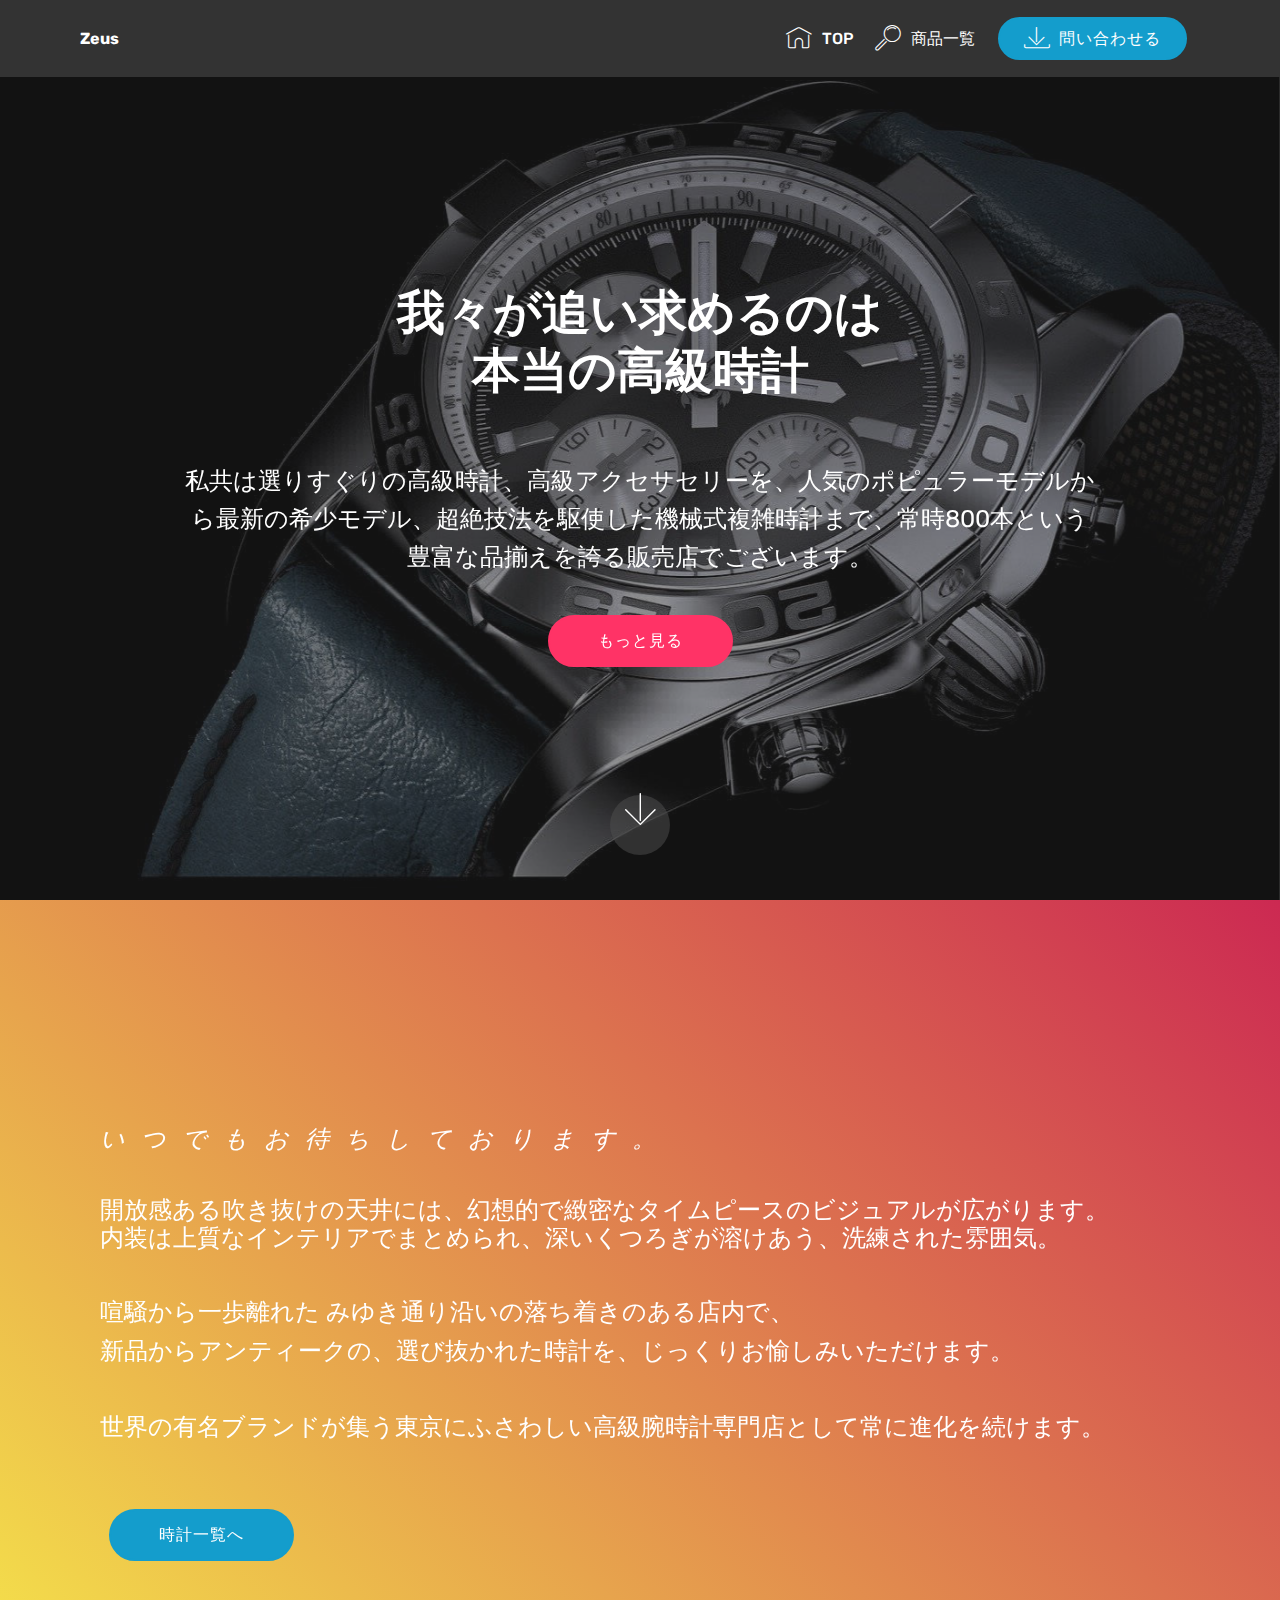
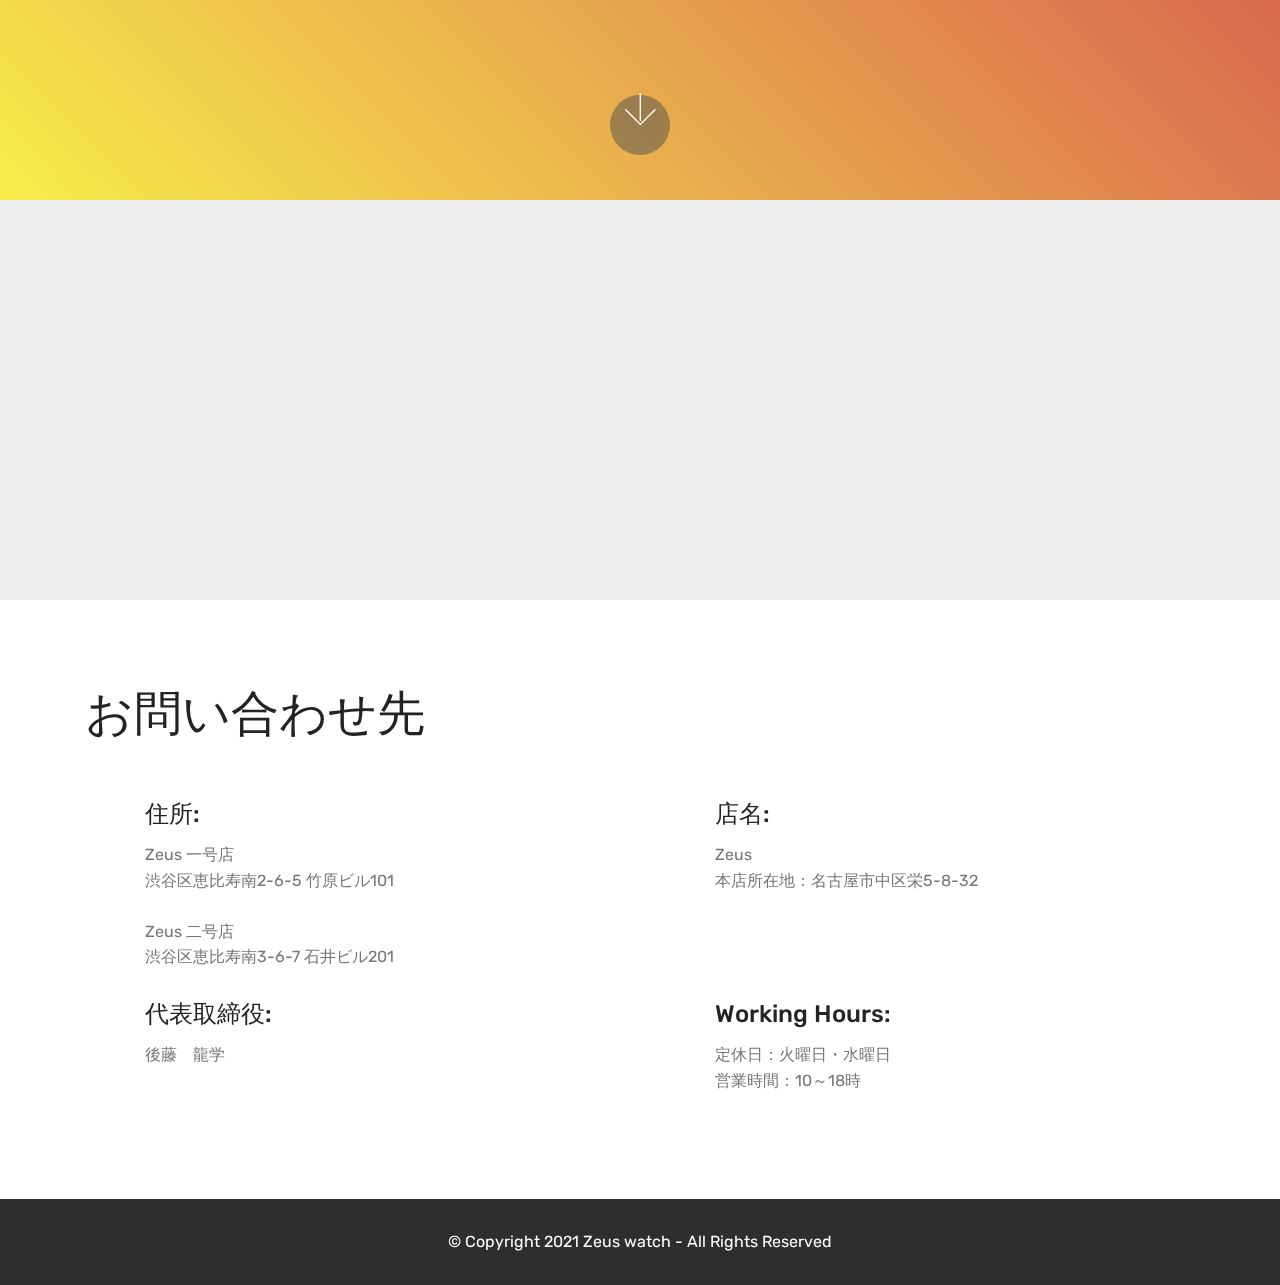
==== commit b7f6e258: "Add files via upload" ====
--- a/index.html
+++ b/index.html
@@ -62,7 +62,7 @@
     </nav>
 </section>
 
-<section class="engine"><a href="https://mobirise.info/m">site design templates</a></section><section class="cid-svKUW9btGO mbr-fullscreen mbr-parallax-background" id="header2-1">
+<section class="engine"><a href="https://mobirise.info/y">html web templates</a></section><section class="cid-svKUW9btGO mbr-fullscreen mbr-parallax-background" id="header2-1">
 
     
 
@@ -113,7 +113,7 @@
 
      
 
-    <div class="google-map"><iframe frameborder="0" style="border:0" src="https://www.google.com/maps/embed/v1/place?key=AIzaSyCNveGQ9bfpKFwWzQLLftrR9hNiHwdqQG8&amp;q=place_id:ChIJt-iUZT-LGGARMksOm4oSuLk" allowfullscreen=""></iframe></div>
+    <div class="google-map"><iframe frameborder="0" style="border:0" src="https://www.google.com/maps/embed/v1/place?key=AIzaSyDk89J4FSunMF33ruMVWJaJht_Ro0kvoXs&amp;q=place_id:ChIJt-iUZT-LGGARMksOm4oSuLk" allowfullscreen=""></iframe></div>
 </section>
 
 <section class="mbr-section contacts3 cid-svKWF6fV58" id="contacts3-4">
@@ -169,8 +169,7 @@
                                 <h5 class="align-left mbr-fonts-style display-5">代表取締役:
                                 </h5>
                                 <p class="mbr-text align-left mbr-fonts-style display-7">
-                                    田村　悟士
-                                </p>
+                                    後藤　龍学<br></p>
                             </div>
                         </div>
                     </div>
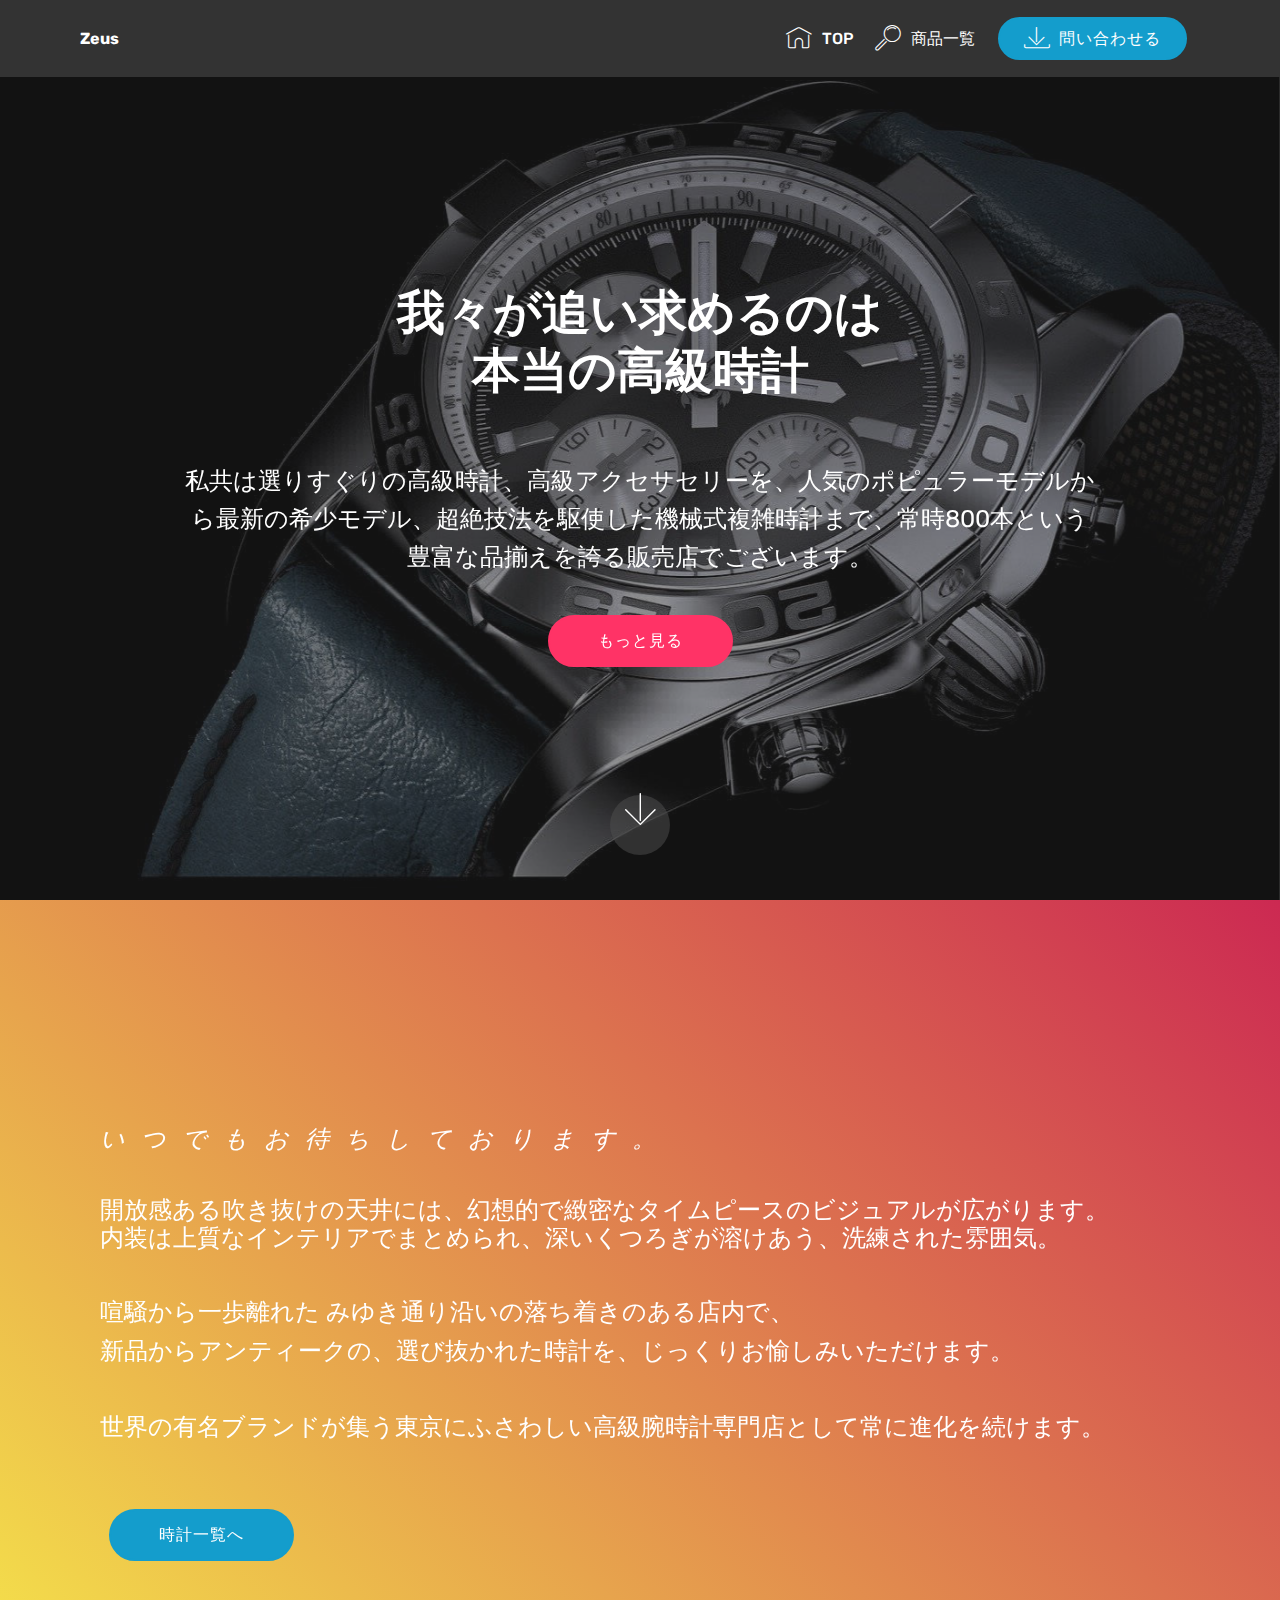
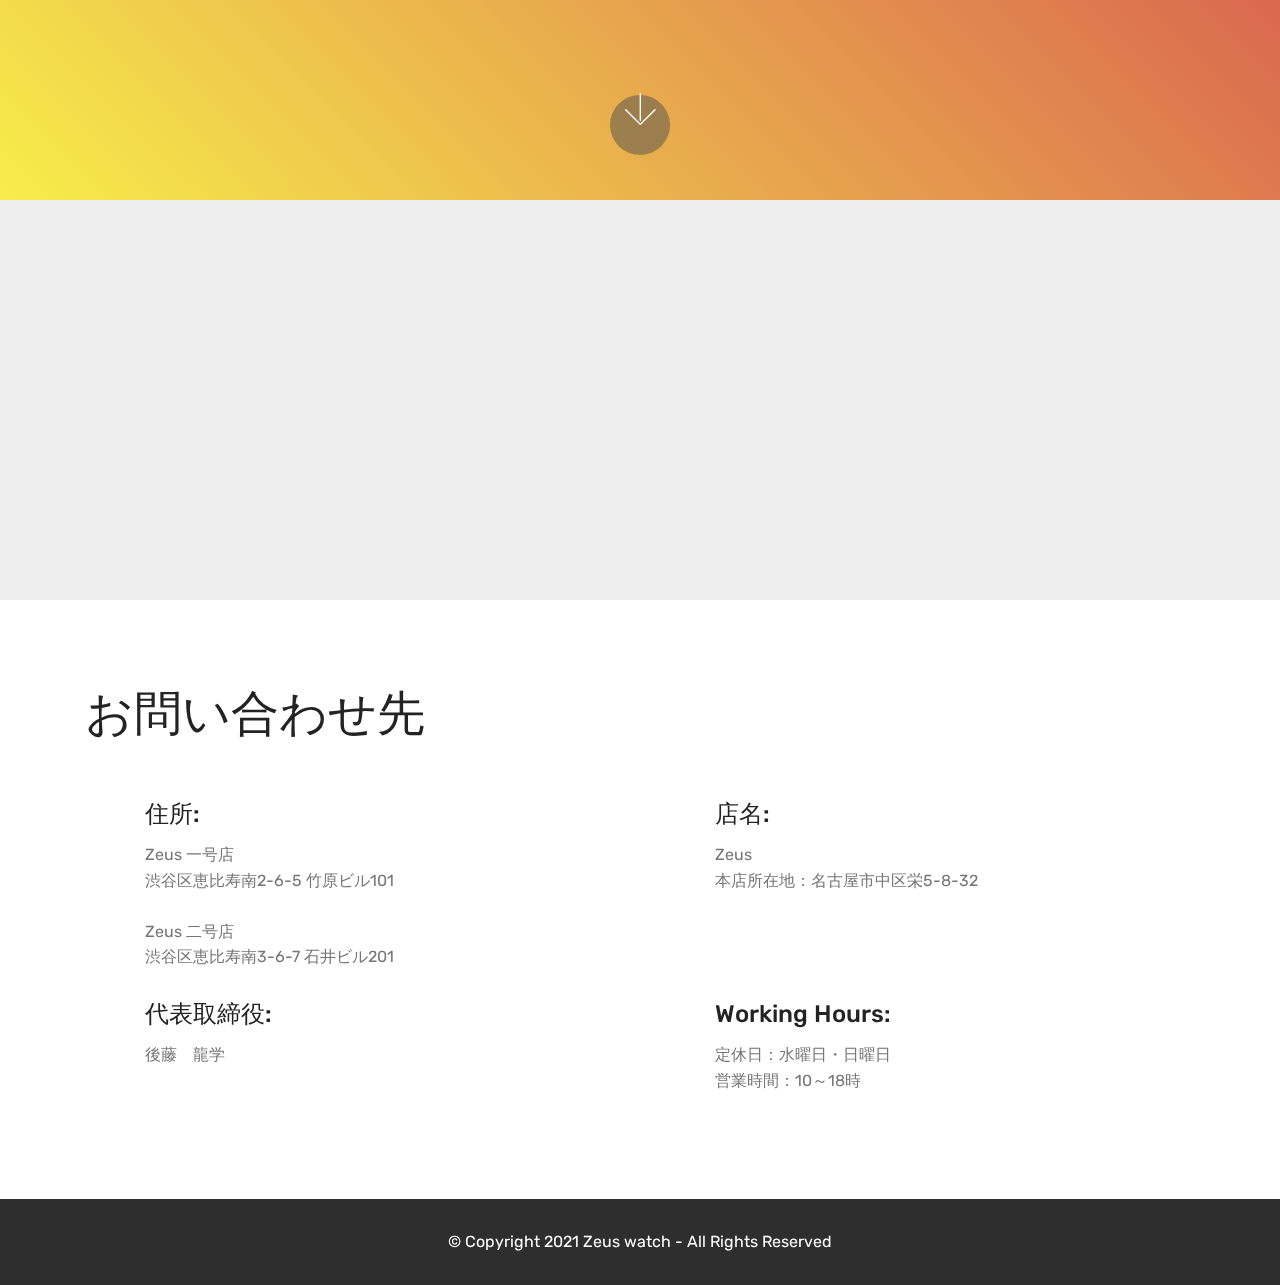
==== commit 3cb70fe1: "Update index.html" ====
--- a/index.html
+++ b/index.html
@@ -182,7 +182,7 @@
                                 <h5 class="align-left mbr-fonts-style display-5">
                                     Working Hours:
                                 </h5>
-                                <p class="mbr-text align-left mbr-fonts-style display-7">定休日：火曜日・水曜日<br>営業時間：10～18時</p>
+                                <p class="mbr-text align-left mbr-fonts-style display-7">定休日：水曜日・日曜日</br>営業時間：10～18時</p>
                             </div>
                         </div>
                     </div>
@@ -223,4 +223,4 @@
   
   
 </body>
-</html>+</html>
